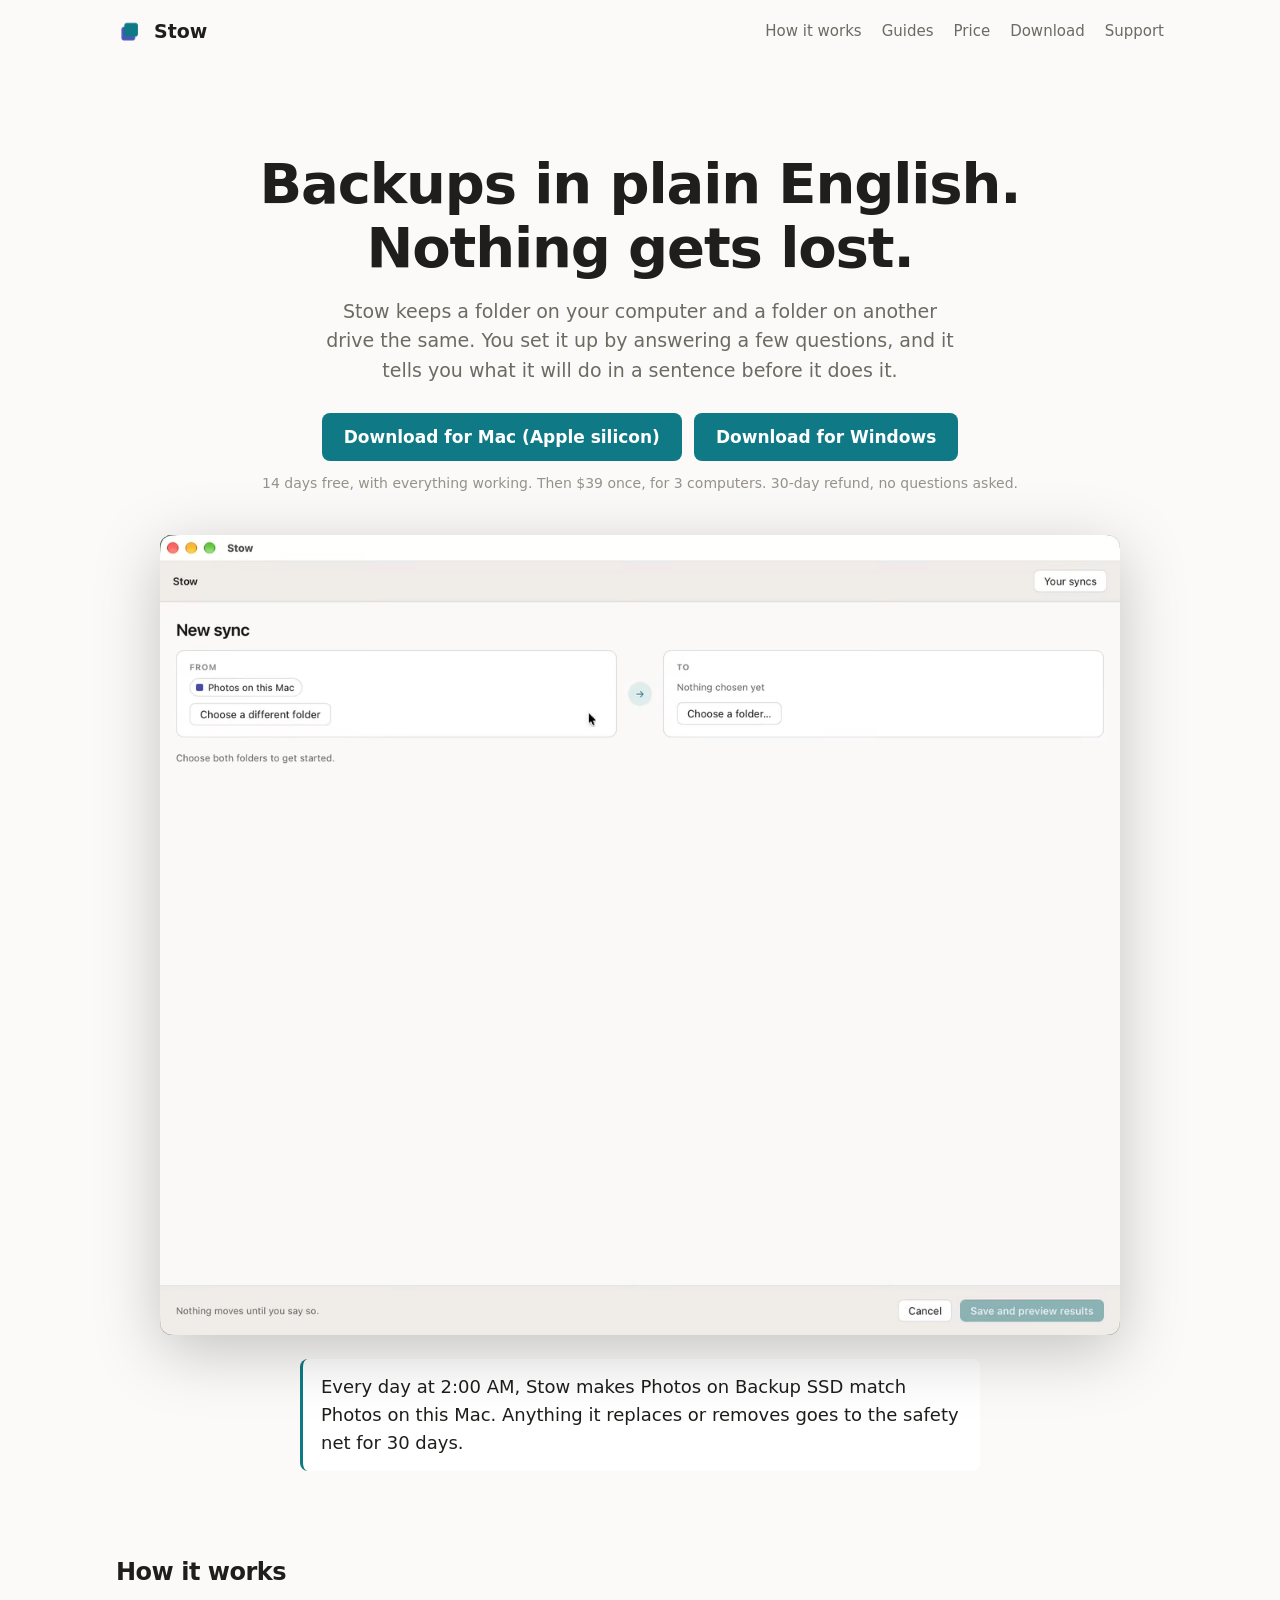
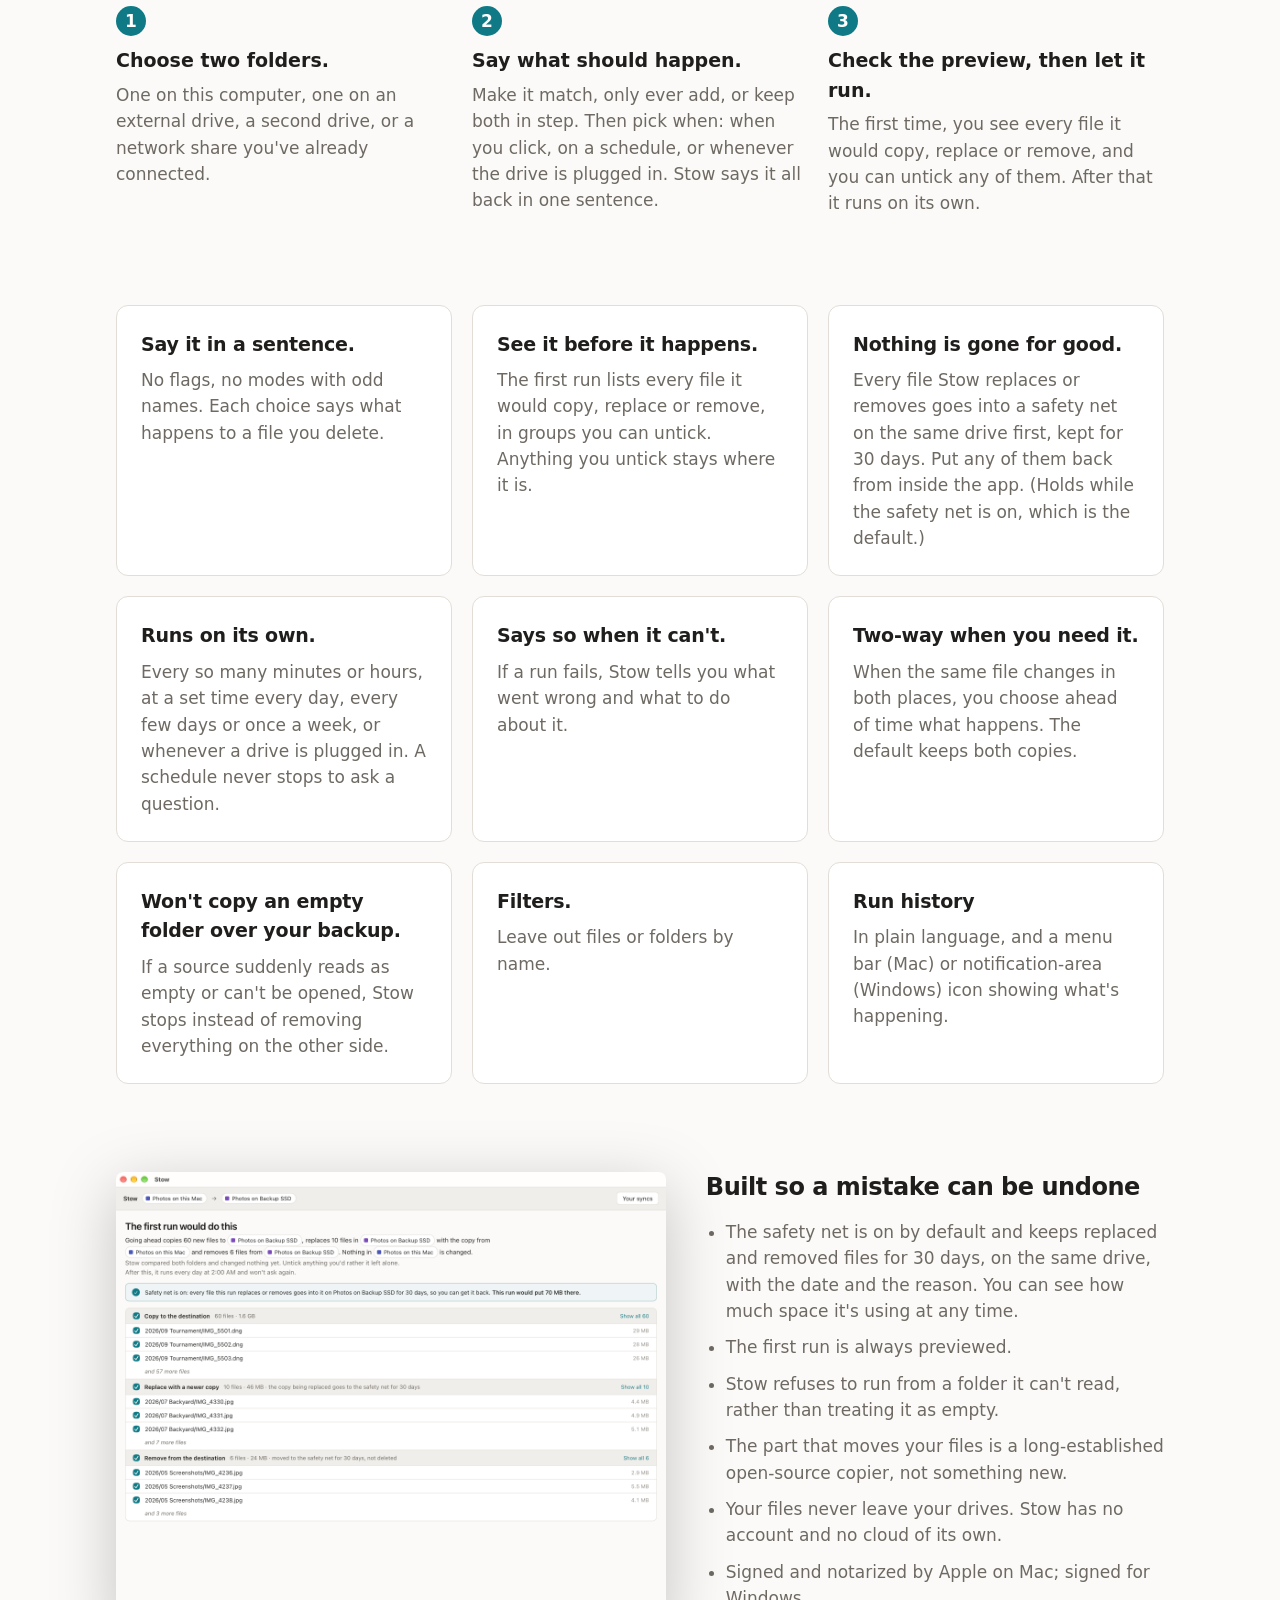
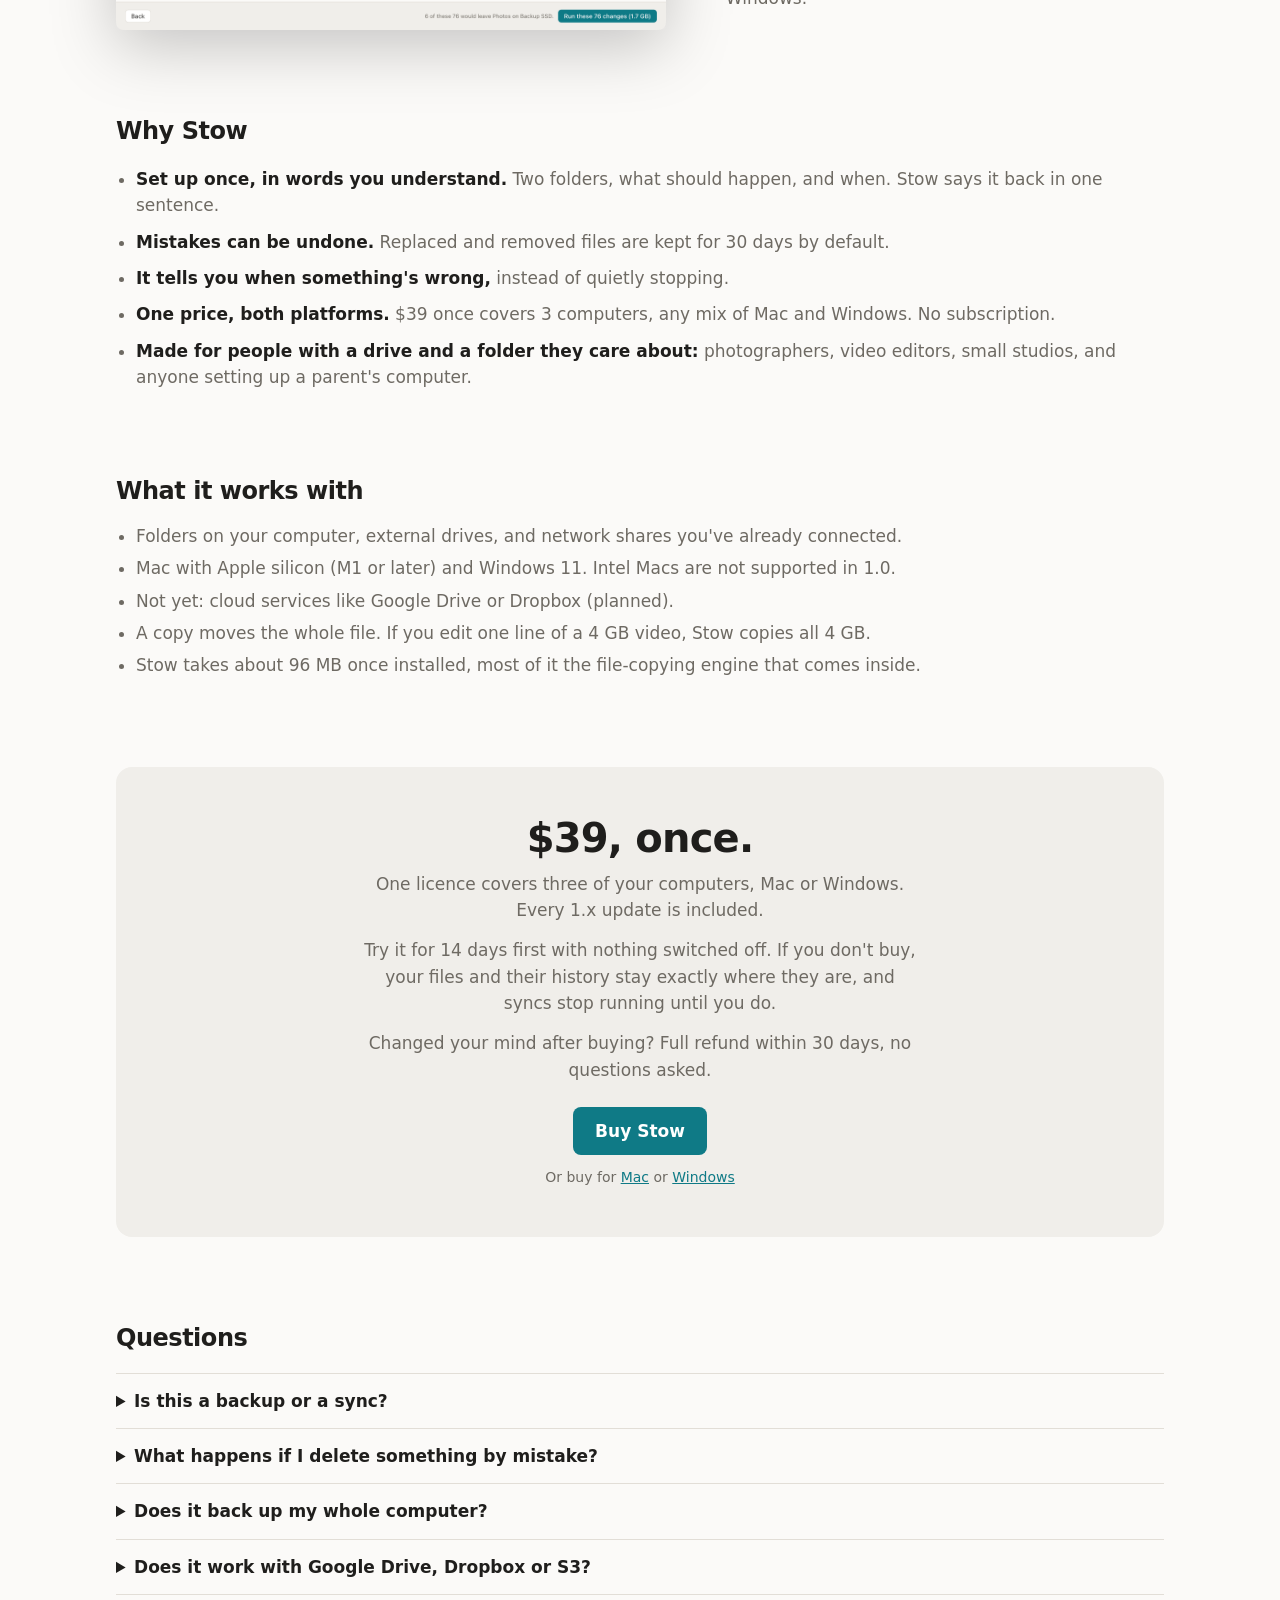
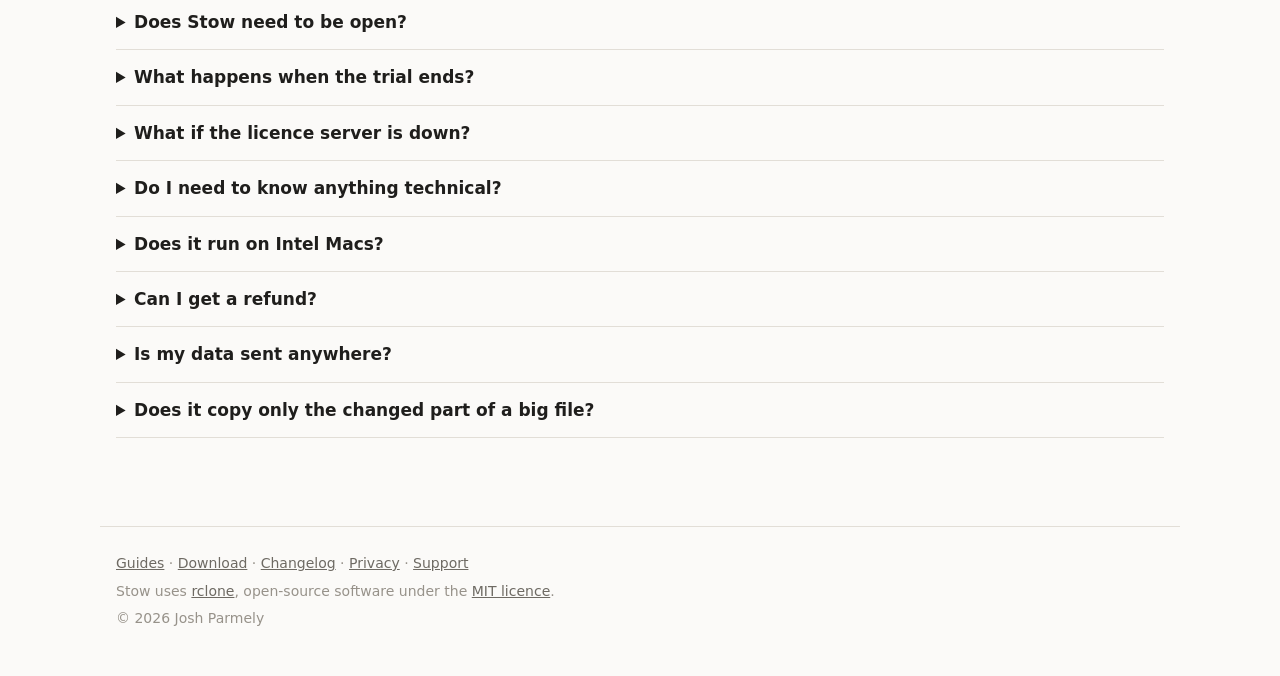
==== index.html @ fab45e87 "Site ff3884a" ====
<!doctype html>
<html lang="en">
<head>
<meta charset="utf-8">
<meta name="viewport" content="width=device-width, initial-scale=1">
<title>Stow: backups in plain English</title>
<meta name="description" content="Stow keeps two folders the same, says what it will do in a sentence before it does it, and keeps everything it replaces or removes for 30 days. For Mac and Windows.">
<meta property="og:title" content="Stow: backups in plain English">
<meta property="og:description" content="Keep two folders the same. See every change before it happens. Get back anything for 30 days.">
<meta property="og:image" content="https://hgwingless.github.io/stow/screens/new-sync.png">
<link rel="icon" href="icon.png">
<link rel="stylesheet" href="style.css">
<script data-goatcounter="https://stow.goatcounter.com/count" async src="//gc.zgo.at/count.js"></script>
</head>
<body>

<header class="top">
  <a class="brand" href="./"><img src="icon.png" alt="" width="28" height="28">Stow</a>
  <nav>
    <a href="#how">How it works</a>
    <a href="guides/">Guides</a>
    <a href="buy/">Price</a>
    <a href="download/">Download</a>
    <a href="support/">Support</a>
  </nav>
</header>

<main>

<section class="hero">
  <h1>Backups in plain English.<br>Nothing gets lost.</h1>
  <p class="lede">Stow keeps a folder on your computer and a folder on another drive the same. You
    set it up by answering a few questions, and it tells you what it will do in a sentence before
    it does it.</p>
  <div class="downloads">
    <a class="button" href="https://github.com/HGWingless/stow/releases/download/v0.1.1/Stow_0.1.1_aarch64.dmg">Download for Mac (Apple silicon)</a>
    <a class="button" href="https://github.com/HGWingless/stow/releases/download/v0.1.1/Stow_0.1.1_x64-setup.exe">Download for Windows</a>
    <p class="fine">14 days free, with everything working. Then $39 once, for 3 computers. 30-day refund, no questions asked.</p>
  </div>
  <figure class="shot demo">
    <!-- SPL-94: the real app setting up a sync, one per theme. -->
    <video class="light" autoplay muted loop playsinline width="1200" height="1000"
      aria-label="Setting up a sync in Stow: two folders chosen, a time picked, and the whole sync said back as one sentence before anything moves.">
      <source src="demo/stow-demo-light.webm" type="video/webm">
      <source src="demo/stow-demo-light.mp4" type="video/mp4">
    </video>
    <video class="dark" autoplay muted loop playsinline width="1200" height="1000"
      aria-label="Setting up a sync in Stow: two folders chosen, a time picked, and the whole sync said back as one sentence before anything moves.">
      <source src="demo/stow-demo-dark.webm" type="video/webm">
      <source src="demo/stow-demo-dark.mp4" type="video/mp4">
    </video>
    <figcaption class="sentence">Every day at 2:00 AM, Stow makes Photos on Backup SSD match Photos
      on this Mac. Anything it replaces or removes goes to the safety net for 30 days.</figcaption>
  </figure>
</section>

<section class="how" id="how">
  <h2>How it works</h2>
  <ol class="steps-grid">
    <li>
      <h3>Choose two folders.</h3>
      <p>One on this computer, one on an external drive, a second drive, or a network share you've
        already connected.</p>
    </li>
    <li>
      <h3>Say what should happen.</h3>
      <p>Make it match, only ever add, or keep both in step. Then pick when: when you click, on a
        schedule, or whenever the drive is plugged in. Stow says it all back in one sentence.</p>
    </li>
    <li>
      <h3>Check the preview, then let it run.</h3>
      <p>The first time, you see every file it would copy, replace or remove, and you can untick any
        of them. After that it runs on its own.</p>
    </li>
  </ol>
</section>

<section class="rules">
  <article>
    <h3>Say it in a sentence.</h3>
    <p>No flags, no modes with odd names. Each choice says what happens to a file you delete.</p>
  </article>
  <article>
    <h3>See it before it happens.</h3>
    <p>The first run lists every file it would copy, replace or remove, in groups you can untick.
      Anything you untick stays where it is.</p>
  </article>
  <article>
    <h3>Nothing is gone for good.</h3>
    <p>Every file Stow replaces or removes goes into a safety net on the same drive first, kept for
      30 days. Put any of them back from inside the app. (Holds while the safety net is on, which
      is the default.)</p>
  </article>
  <article>
    <h3>Runs on its own.</h3>
    <p>Every so many minutes or hours, at a set time every day, every few days or once a week, or
      whenever a drive is plugged in. A schedule never stops to ask a question.</p>
  </article>
  <article>
    <h3>Says so when it can't.</h3>
    <p>If a run fails, Stow tells you what went wrong and what to do about it.</p>
  </article>
  <article>
    <h3>Two-way when you need it.</h3>
    <p>When the same file changes in both places, you choose ahead of time what happens. The
      default keeps both copies.</p>
  </article>
  <article>
    <h3>Won't copy an empty folder over your backup.</h3>
    <p>If a source suddenly reads as empty or can't be opened, Stow stops instead of removing
      everything on the other side.</p>
  </article>
  <article>
    <h3>Filters.</h3>
    <p>Leave out files or folders by name.</p>
  </article>
  <article>
    <h3>Run history</h3>
    <p>In plain language, and a menu bar (Mac) or notification-area (Windows) icon showing what's
      happening.</p>
  </article>
</section>

<section class="feature">
  <figure class="shot">
    <picture>
      <source srcset="screens/preview-dark.png" media="(prefers-color-scheme: dark)">
      <img src="screens/preview.png" width="1200" height="1000" loading="lazy"
        alt="The first run's preview: files grouped as copied, replaced and removed, each group with a tick box.">
    </picture>
  </figure>
  <div>
    <h2>Built so a mistake can be undone</h2>
    <ul class="ticks">
      <li>The safety net is on by default and keeps replaced and removed files for 30 days, on the
        same drive, with the date and the reason. You can see how much space it's using at any
        time.</li>
      <li>The first run is always previewed.</li>
      <li>Stow refuses to run from a folder it can't read, rather than treating it as empty.</li>
      <li>The part that moves your files is a long-established open-source copier, not something
        new.</li>
      <li>Your files never leave your drives. Stow has no account and no cloud of its own.</li>
      <li>Signed and notarized by Apple on Mac; signed for Windows.</li>
    </ul>
  </div>
</section>

<section class="why">
  <h2>Why Stow</h2>
  <ul class="ticks">
    <li><strong>Set up once, in words you understand.</strong> Two folders, what should happen, and
      when. Stow says it back in one sentence.</li>
    <li><strong>Mistakes can be undone.</strong> Replaced and removed files are kept for 30 days by
      default.</li>
    <li><strong>It tells you when something's wrong,</strong> instead of quietly stopping.</li>
    <li><strong>One price, both platforms.</strong> $39 once covers 3 computers, any mix of Mac and
      Windows. No subscription.</li>
    <li><strong>Made for people with a drive and a folder they care about:</strong> photographers,
      video editors, small studios, and anyone setting up a parent's computer.</li>
  </ul>
</section>

<section class="fit">
  <h2>What it works with</h2>
  <ul>
    <li>Folders on your computer, external drives, and network shares you've already connected.</li>
    <li>Mac with Apple silicon (M1 or later) and Windows 11. Intel Macs are not supported in 1.0.</li>
    <li>Not yet: cloud services like Google Drive or Dropbox (planned).</li>
    <li>A copy moves the whole file. If you edit one line of a 4 GB video, Stow copies all 4 GB.</li>
    <li>Stow takes about 96 MB once installed, most of it the file-copying engine that comes inside.</li>
  </ul>
</section>

<section class="price" id="price">
  <h2>$39, once.</h2>
  <p>One licence covers three of your computers, Mac or Windows. Every 1.x update is included.</p>
  <p>Try it for 14 days first with nothing switched off. If you don't buy, your files and their
    history stay exactly where they are, and syncs stop running until you do.</p>
  <p>Changed your mind after buying? Full refund within 30 days, no questions asked.</p>
  <div class="buy">
    <a class="button" data-buy href="https://wingless-enterprises.lemonsqueezy.com/checkout/buy/80c4538e-4181-4d3f-bd18-79e48f971d4a">Buy Stow</a>
    <p class="fine" data-buy-other>Or buy for <a data-platform="mac" href="https://wingless-enterprises.lemonsqueezy.com/checkout/buy/80c4538e-4181-4d3f-bd18-79e48f971d4a?checkout%5Bcustom%5D%5Bplatform%5D=mac">Mac</a>
      or <a data-platform="windows" href="https://wingless-enterprises.lemonsqueezy.com/checkout/buy/80c4538e-4181-4d3f-bd18-79e48f971d4a?checkout%5Bcustom%5D%5Bplatform%5D=windows">Windows</a></p>
  </div>
</section>

<section class="faq">
  <h2>Questions</h2>
  <details>
    <summary>Is this a backup or a sync?</summary>
    <p>Both, depending on what you pick. "Make it match" and "Only ever add" are one-way backups.
      "Keep both in step" is a two-way sync.</p>
  </details>
  <details>
    <summary>What happens if I delete something by mistake?</summary>
    <p>If the backup already removed it too, it's in the safety net for 30 days. Open the sync,
      find the file, and put it back.</p>
  </details>
  <details>
    <summary>Does it back up my whole computer?</summary>
    <p>No. Stow copies folders you choose. For a full system backup, keep Time Machine or File
      History, or use a cloning tool.</p>
  </details>
  <details>
    <summary>Does it work with Google Drive, Dropbox or S3?</summary>
    <p>Not in 1.0.</p>
  </details>
  <details>
    <summary>Does Stow need to be open?</summary>
    <p>No. It lives in the menu bar (Mac) or the notification area (Windows) and runs syncs with
      the window closed. If you quit it, nothing runs, and it tells you what was missed next
      time.</p>
  </details>
  <details>
    <summary>What happens when the trial ends?</summary>
    <p>Syncs stop running. Your files, the safety net and the history stay where they are and stay
      readable.</p>
  </details>
  <details>
    <summary>What if the licence server is down?</summary>
    <p>A licensed copy that can't be checked keeps working.</p>
  </details>
  <details>
    <summary>Do I need to know anything technical?</summary>
    <p>No. Stow uses the open-source rclone underneath, but you never have to touch it.</p>
  </details>
  <details>
    <summary>Does it run on Intel Macs?</summary>
    <p>No. Stow 1.0 needs a Mac with Apple silicon (M1 or later).</p>
  </details>
  <details>
    <summary>Can I get a refund?</summary>
    <p>Yes. Within 30 days of buying, email
      <a href="mailto:support@winglessenterprises.com">support@winglessenterprises.com</a> for a
      full refund, no questions asked.</p>
  </details>
  <details>
    <summary>Is my data sent anywhere?</summary>
    <p>No. See <a href="privacy/">Privacy</a>.</p>
  </details>
  <details>
    <summary>Does it copy only the changed part of a big file?</summary>
    <p>No. A changed file is copied whole.</p>
  </details>
</section>

</main>

<footer>
  <p><a href="guides/">Guides</a> ·
    <a href="download/">Download</a> ·
    <a href="https://github.com/HGWingless/stow/releases">Changelog</a> ·
    <a href="privacy/">Privacy</a> ·
    <a href="support/">Support</a></p>
  <p>Stow uses <a href="https://rclone.org">rclone</a>, open-source software under the
    <a href="https://github.com/rclone/rclone/blob/master/COPYING">MIT licence</a>.</p>
  <p>© 2026 Josh Parmely</p>
</footer>

<script>
  // Someone who asked for less motion gets the demo paused, with controls to play it.
  if (matchMedia("(prefers-reduced-motion: reduce)").matches) {
    for (const v of document.querySelectorAll("video")) {
      v.removeAttribute("autoplay");
      v.pause();
      v.controls = true;
    }
  }
</script>
<script>
  // One Buy button (SPL-125). It buys for the platform this browser is on, and the line under it
  // buys for the other. Lemon Squeezy records the platform and where the visitor came from.
  (() => {
    const CHECKOUT = "https://wingless-enterprises.lemonsqueezy.com/checkout/buy/80c4538e-4181-4d3f-bd18-79e48f971d4a";
    const NAMES = { mac: "Mac", windows: "Windows" };
    const ua = navigator.userAgent;
    // An iPad asks for the desktop site as a Mac, so a touch screen rules a Mac out.
    const os = /Windows/.test(ua) ? "windows"
      : /Macintosh/.test(ua) && navigator.maxTouchPoints < 2 ? "mac" : null;

    // Remember utm_source for the visit, so arriving on one page and buying on another still counts.
    let source = new URLSearchParams(location.search).get("utm_source");
    try {
      if (source) sessionStorage.setItem("utm_source", source);
      else source = sessionStorage.getItem("utm_source");
    } catch {}

    const checkout = (platform) => {
      const q = new URLSearchParams();
      if (platform) q.set("checkout[custom][platform]", platform);
      if (source) q.set("checkout[custom][source]", source);
      return q.size ? `${CHECKOUT}?${q}` : CHECKOUT;
    };

    for (const buy of document.querySelectorAll(".buy")) {
      const button = buy.querySelector("[data-buy]");
      const other = buy.querySelector("[data-buy-other]");
      button.href = checkout(os);
      for (const a of other.querySelectorAll("[data-platform]")) a.href = checkout(a.dataset.platform);
      if (!os) continue;
      const them = os === "mac" ? "windows" : "mac";
      button.textContent = `Buy Stow for ${NAMES[os]}`;
      other.innerHTML = "";
      other.append(`${os === "mac" ? "On Windows?" : "On a Mac?"} `);
      const link = document.createElement("a");
      link.href = checkout(them);
      link.textContent = `Buy for ${NAMES[them]}`;
      other.append(link);
    }
  })();
</script>

</body>
</html>
---- style.css ----
/* Stow's site. Colours are the app's own (mockups/README.md): teal is for actions only, and the
   status colours are not used here at all. */

:root {
  --bg: #fbfaf8;
  --panel: #f0eeea;
  --card: #ffffff;
  --border: #e2ded7;
  --text: #1f1e1c;
  --muted: #6e6a63;
  --faint: #97928a;
  --accent: #0f7a86;
  --accent-hover: #0b616b;
  --on-accent: #ffffff;
  --code-bg: #1f1e1c;
  --code-text: #eceae7;
  color-scheme: light;
}

@media (prefers-color-scheme: dark) {
  :root:not([data-theme="light"]) {
    --bg: #1b1d1f;
    --panel: #151719;
    --card: #212427;
    --border: #2a2d30;
    --text: #eceae7;
    --muted: #a39f98;
    --faint: #8b877f;
    --accent: #3fb0c2;
    --accent-hover: #6cc6d4;
    --on-accent: #0f1214;
    --code-bg: #151719;
    --code-text: #eceae7;
    color-scheme: dark;
  }
}

* { box-sizing: border-box; }

body {
  margin: 0;
  background: var(--bg);
  color: var(--text);
  font: 17px/1.55 -apple-system, BlinkMacSystemFont, "Segoe UI", system-ui, sans-serif;
  -webkit-font-smoothing: antialiased;
}

a { color: var(--accent); }
a:hover { color: var(--accent-hover); }

.top, main, footer {
  max-width: 1080px;
  margin: 0 auto;
  padding: 0 16px;
}

.top {
  display: flex;
  align-items: center;
  justify-content: space-between;
  gap: 16px;
  height: 64px;
}
.brand {
  display: flex;
  align-items: center;
  gap: 10px;
  color: var(--text);
  font-weight: 650;
  font-size: 19px;
  text-decoration: none;
}
.top nav { display: flex; gap: 20px; font-size: 15px; }
.top nav a { color: var(--muted); text-decoration: none; }
.top nav a:hover { color: var(--text); }

h1, h2 { letter-spacing: -0.02em; line-height: 1.15; }
h1 { font-size: clamp(34px, 6vw, 56px); margin: 48px 0 16px; }
h2 { font-size: 24px; margin: 0 0 10px; }

.hero { text-align: center; }
.lede { max-width: 640px; margin: 0 auto 28px; color: var(--muted); font-size: 19px; }

.downloads { display: flex; flex-wrap: wrap; justify-content: center; gap: 12px; }
.downloads p { flex-basis: 100%; margin: 0; }
.button {
  display: inline-block;
  padding: 11px 22px;
  border-radius: 8px;
  background: var(--accent);
  color: var(--on-accent);
  font-weight: 600;
  text-decoration: none;
}
.button:hover { background: var(--accent-hover); color: var(--on-accent); }
.fine, .soon { font-size: 14px; color: var(--faint); }


.shot { margin: 40px auto 0; max-width: 960px; }
.shot img, .shot video {
  display: block;
  width: 100%;
  height: auto;
  /* The screenshots are whole macOS windows, rounded corners and all, so the shadow follows them. */
  filter: drop-shadow(0 16px 32px rgba(0, 0, 0, 0.22));
}

section { margin: 88px 0; }

.rules {
  display: grid;
  grid-template-columns: repeat(3, 1fr);
  gap: 20px;
}
.rules h3 { font-size: 19px; margin: 0 0 8px; letter-spacing: -0.01em; }
.rules p { margin: 0; }
.rules article {
  background: var(--card);
  border: 1px solid var(--border);
  border-radius: 12px;
  padding: 24px;
}
.rules p, .feature p, .fit li, .price p { color: var(--muted); }
.rules h2 { font-size: 20px; }
em { font-style: normal; color: var(--text); font-weight: 560; }

.feature {
  display: grid;
  grid-template-columns: 1.2fr 1fr;
  gap: 40px;
  align-items: center;
}
.feature .shot { margin: 0; }
.command { grid-template-columns: 1fr 1.2fr; }

pre {
  margin: 0;
  padding: 20px;
  border-radius: 12px;
  background: var(--code-bg);
  color: var(--code-text);
  font: 14px/1.6 ui-monospace, SFMono-Regular, Menlo, "Cascadia Mono", Consolas, monospace;
  overflow-x: auto;
}

.fit ul { padding-left: 20px; }
.fit li { margin: 6px 0; }

.price {
  text-align: center;
  background: var(--panel);
  border-radius: 16px;
  padding: 48px 24px;
}
.price h2 { font-size: 40px; }
.price p { max-width: 560px; margin: 0 auto 14px; }
.price .button { margin-top: 10px; }

footer p { margin: 6px 0; }
footer a { color: var(--muted); }

footer {
  border-top: 1px solid var(--border);
  padding-top: 20px;
  padding-bottom: 40px;
  color: var(--faint);
  font-size: 14px;
}

@media (max-width: 760px) {
  body { font-size: 16px; }
  h1 { margin-top: 28px; }
  section { margin: 56px 0; }
  .rules, .feature, .command, .steps-grid, .platforms { grid-template-columns: 1fr; }
  .command pre { order: 2; }
  .top nav { gap: 14px; font-size: 14px; }
  .shot { margin-top: 28px; }
}

/* A grid item defaults to min-width: auto, so the code block would widen the page on a phone. */
.feature > * { min-width: 0; }

/* The demo comes in both themes; only the one matching the reader's is shown. */
.demo .dark { display: none; }
@media (prefers-color-scheme: dark) {
  .demo .light { display: none; }
  .demo .dark { display: block; }
}
/* A recording is a rectangle, and its corners hold whatever was behind the window. Clip it to the
   window's own corners (a touch over 12.5 pt on a 1200 x 1000 pt window, so no background survives), in proportion so it holds at any
   width. */
.demo video { border-radius: 1.2% / 1.44%; }

/* Guides (SPL-96): one readable column. */
.guide { max-width: 720px; }
.guide h1 { font-size: clamp(30px, 5vw, 42px); margin: 40px 0 14px; }
.guide h2 { margin-top: 44px; }
.guide h3 { font-size: 19px; margin: 28px 0 8px; }
.guide p code, .guide li code {
  font: 0.92em ui-monospace, SFMono-Regular, Menlo, "Cascadia Mono", Consolas, monospace;
  padding: 1px 5px;
  border-radius: 5px;
  background: var(--code-bg);
  color: var(--code-text);
  overflow-wrap: anywhere;
}
.guide p, .guide li { color: var(--muted); }
.guide strong { color: var(--text); font-weight: 600; }
.guide .kicker { margin: 32px 0 0; font-size: 14px; color: var(--faint); }
.guide .lede { margin: 0 0 8px; text-align: left; }
.guide li { margin: 8px 0; }
.steps { padding-left: 22px; }
.try {
  margin: 64px 0 32px;
  padding: 32px 24px;
  border-radius: 16px;
  background: var(--panel);
  text-align: center;
}
.try h2 { margin-top: 0; }
.try .shot { margin: 20px auto; }
.guide-list { list-style: none; padding: 0; }
.guide-list li { margin: 24px 0; }
.guide-list a { font-size: 20px; font-weight: 600; text-decoration: none; }
.guide-list p { margin: 4px 0 0; }

/* The sentence the demo ends on, said under it as well (SPL-125). */
.sentence {
  max-width: 680px;
  margin: 24px auto 0;
  padding: 14px 18px;
  border-left: 3px solid var(--accent);
  border-radius: 8px;
  background: var(--card);
  color: var(--text);
  font-size: 18px;
  text-align: left;
}

.how h2, .why h2, .faq h2 { margin-bottom: 20px; }
.steps-grid {
  display: grid;
  grid-template-columns: repeat(3, 1fr);
  gap: 20px;
  margin: 0;
  padding: 0;
  list-style: none;
  counter-reset: step;
}
.steps-grid li { counter-increment: step; }
.steps-grid li::before {
  content: counter(step);
  display: inline-block;
  width: 30px;
  height: 30px;
  margin-bottom: 10px;
  border-radius: 50%;
  background: var(--accent);
  color: var(--on-accent);
  font-weight: 700;
  line-height: 30px;
  text-align: center;
}
.steps-grid h3 { font-size: 19px; margin: 0 0 6px; }
.steps-grid p { margin: 0; color: var(--muted); }

.ticks { padding-left: 20px; }
.ticks li { margin: 10px 0; color: var(--muted); }
.ticks strong { color: var(--text); font-weight: 600; }

.buy { margin-top: 10px; }
.buy .fine { margin: 12px auto 0; }

.faq details {
  border-bottom: 1px solid var(--border);
  padding: 14px 0;
}
.faq details:first-of-type { border-top: 1px solid var(--border); }
.faq summary { font-weight: 600; cursor: pointer; }
.faq details p { margin: 10px 0 0; color: var(--muted); max-width: 720px; }

/* The plain pages: download, buy, privacy, support. One readable column, like a guide. */
.page { max-width: 760px; }
.page h1 { font-size: clamp(30px, 5vw, 42px); margin: 40px 0 10px; }
.page h2 { margin-top: 40px; }
.page > p, .page li { color: var(--muted); }
.page li { margin: 8px 0; }
.page strong { color: var(--text); font-weight: 600; }
.page .lede { margin: 0 0 24px; text-align: left; }
.page .price { margin: 32px 0; }

.platforms {
  display: grid;
  grid-template-columns: 1fr 1fr;
  gap: 20px;
  margin: 28px 0;
}
.platforms article {
  min-width: 0;
  padding: 24px;
  border: 1px solid var(--border);
  border-radius: 12px;
  background: var(--card);
}
.platforms h2 { margin-top: 0; }
.platforms ul { padding-left: 20px; margin: 16px 0 0; }
.platforms li { color: var(--muted); }
.platforms .downloads { justify-content: flex-start; }

/* After the base rules above, so these win on a phone. The nav keeps the four pages and drops the
   in-page link, which the home page reaches by scrolling anyway. */
@media (max-width: 760px) {
  .steps-grid, .platforms { grid-template-columns: 1fr; }
  .top nav a[href$="#how"] { display: none; }
}
@media (max-width: 400px) {
  .top nav { gap: 12px; font-size: 13px; }
}
@media (max-width: 360px) {
  .top { gap: 8px; }
  .top nav { gap: 9px; }
}
.page .price h2 { margin-top: 0; }
@media (max-width: 760px) {
  .price h2 { font-size: 30px; }
}
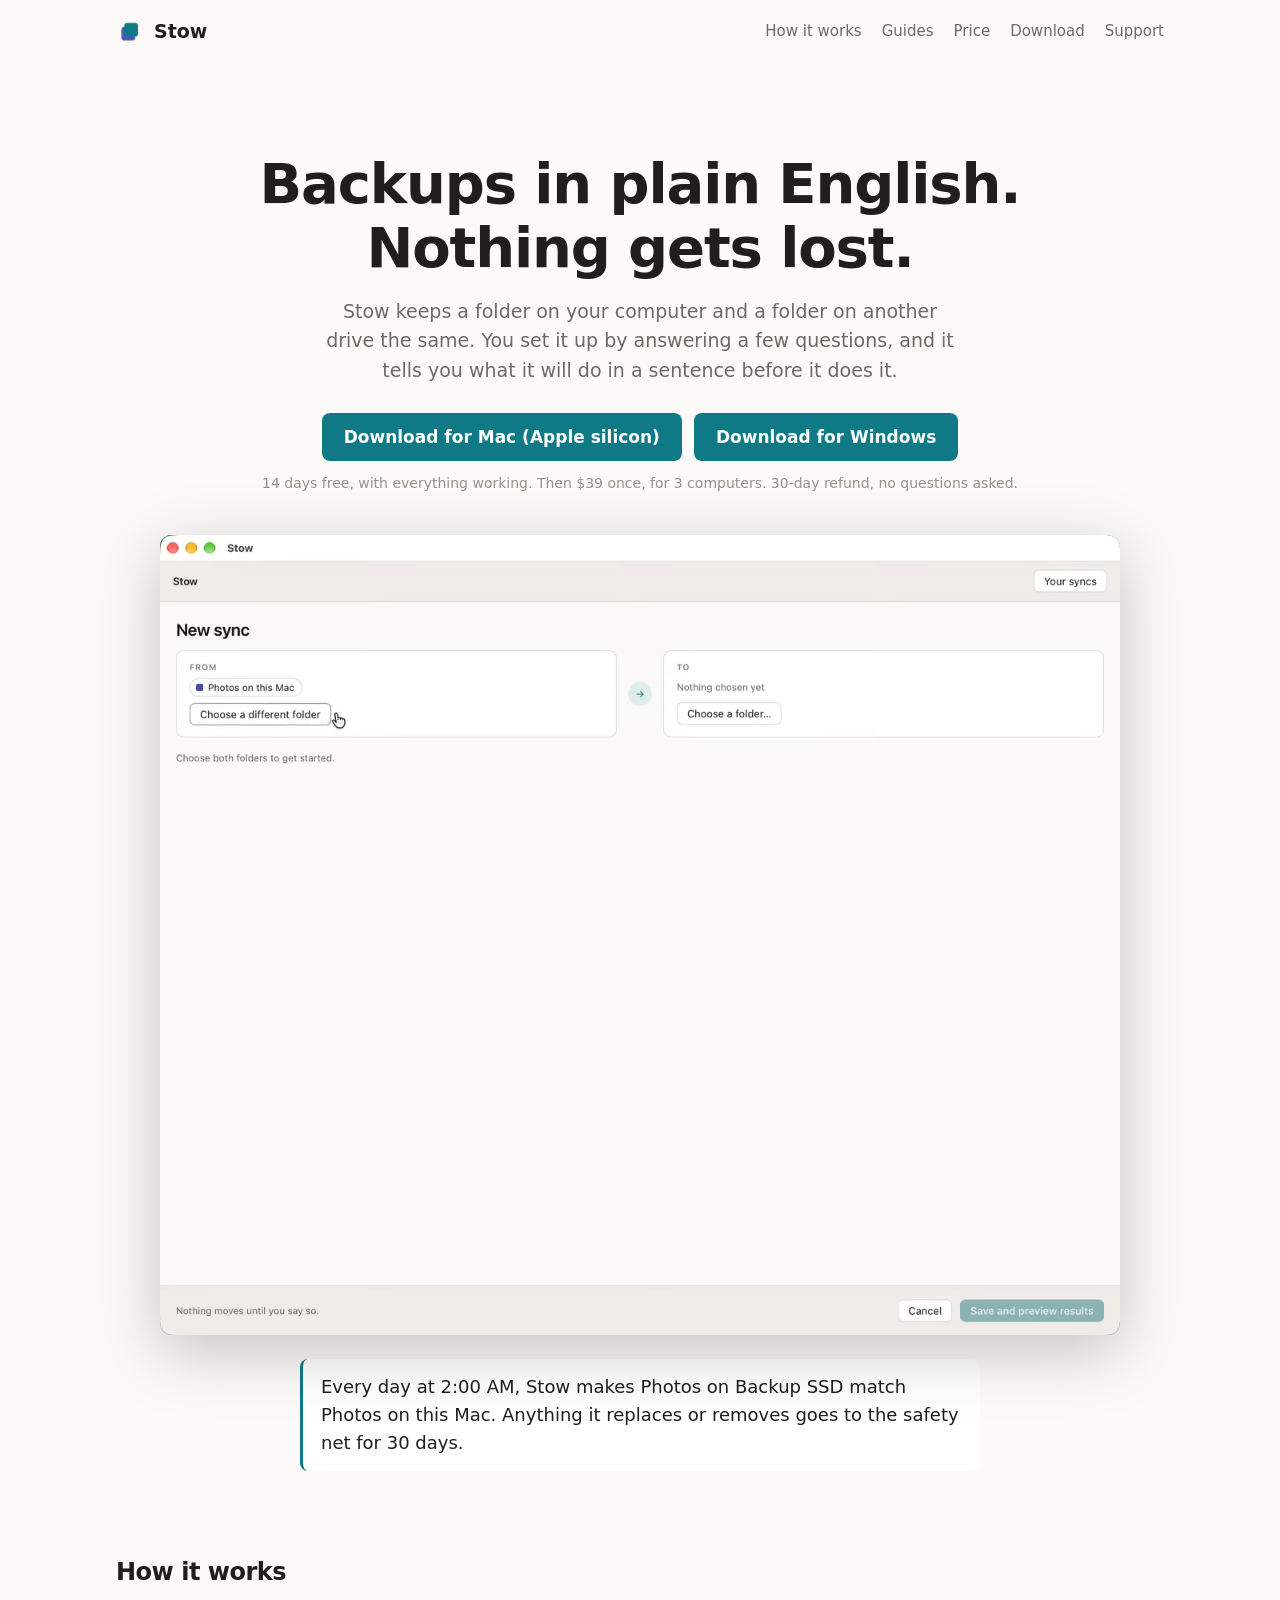
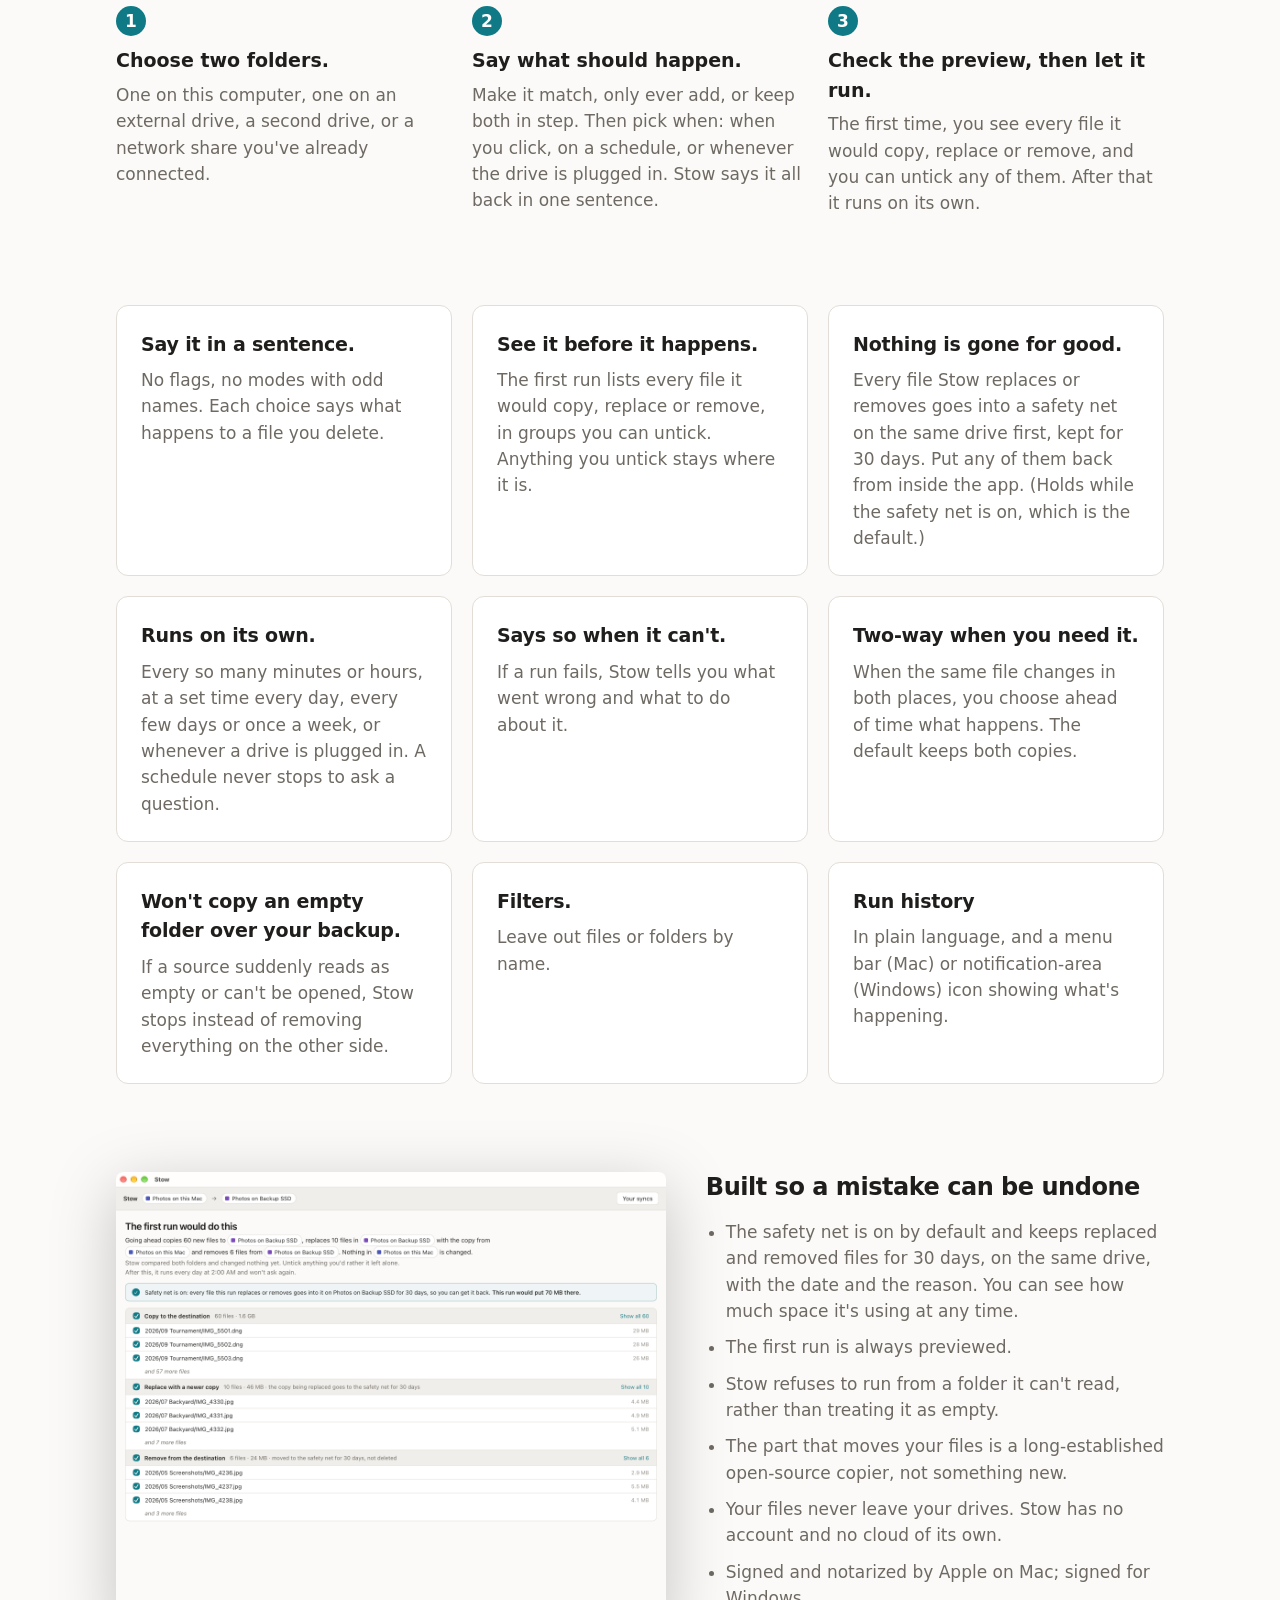
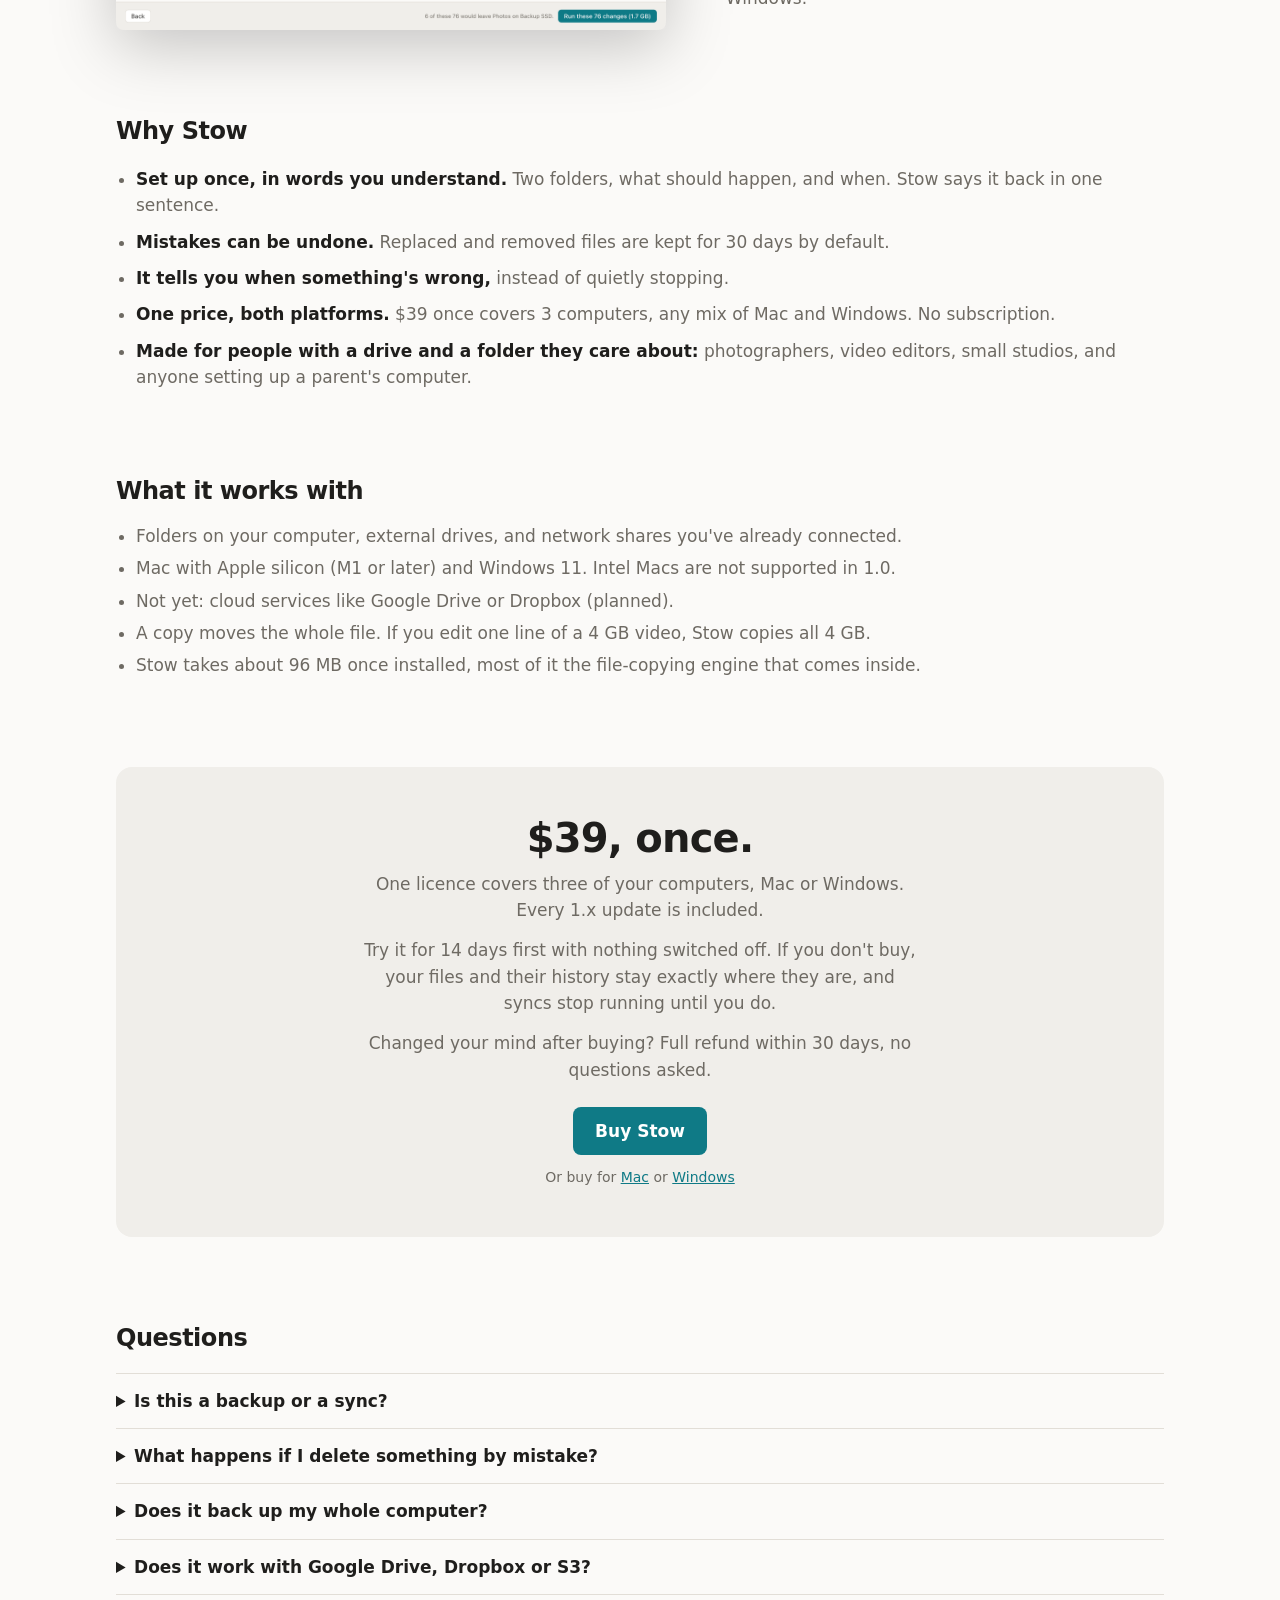
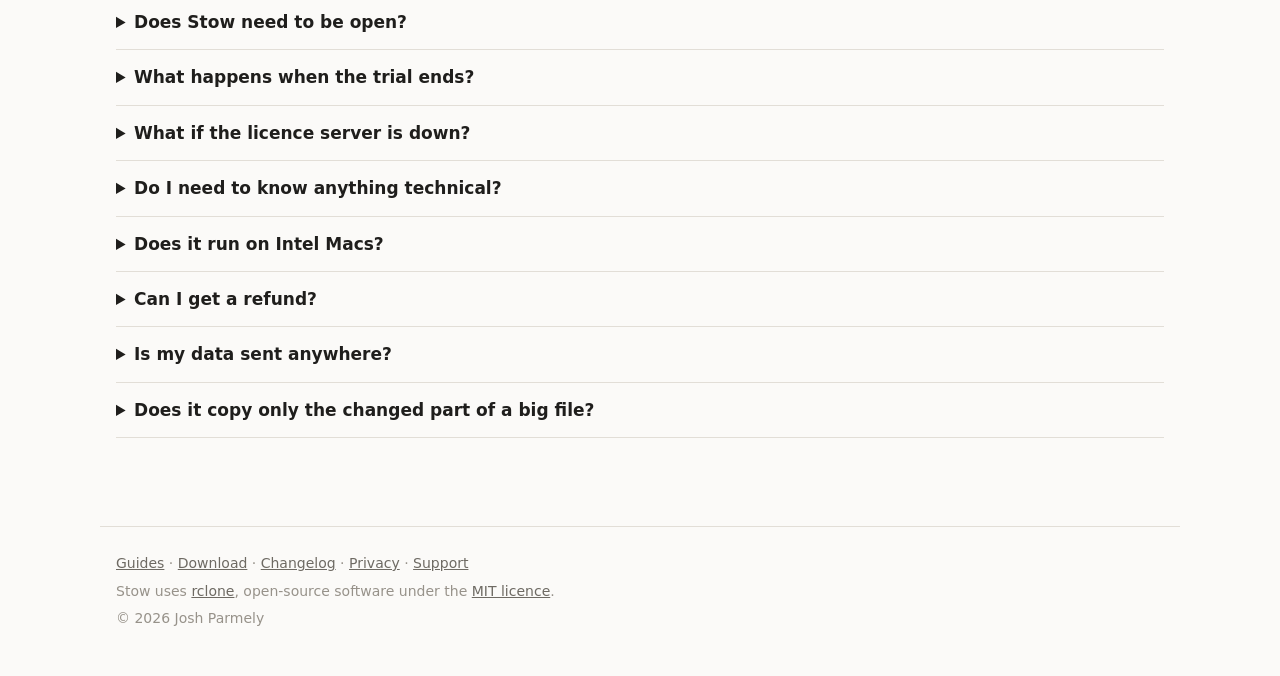
==== commit a668223d: "Fix Home FAQ: data sent anywhere wording" ====
--- a/index.html
+++ b/index.html
@@ -236,7 +236,8 @@
   </details>
   <details>
     <summary>Is my data sent anywhere?</summary>
-    <p>No. See <a href="privacy/">Privacy</a>.</p>
+    <p>Your files aren't — they never leave your computer. Stow only contacts the internet
+      for licence and update checks, as described on <a href="privacy/">Privacy</a>.</p>
   </details>
   <details>
     <summary>Does it copy only the changed part of a big file?</summary>
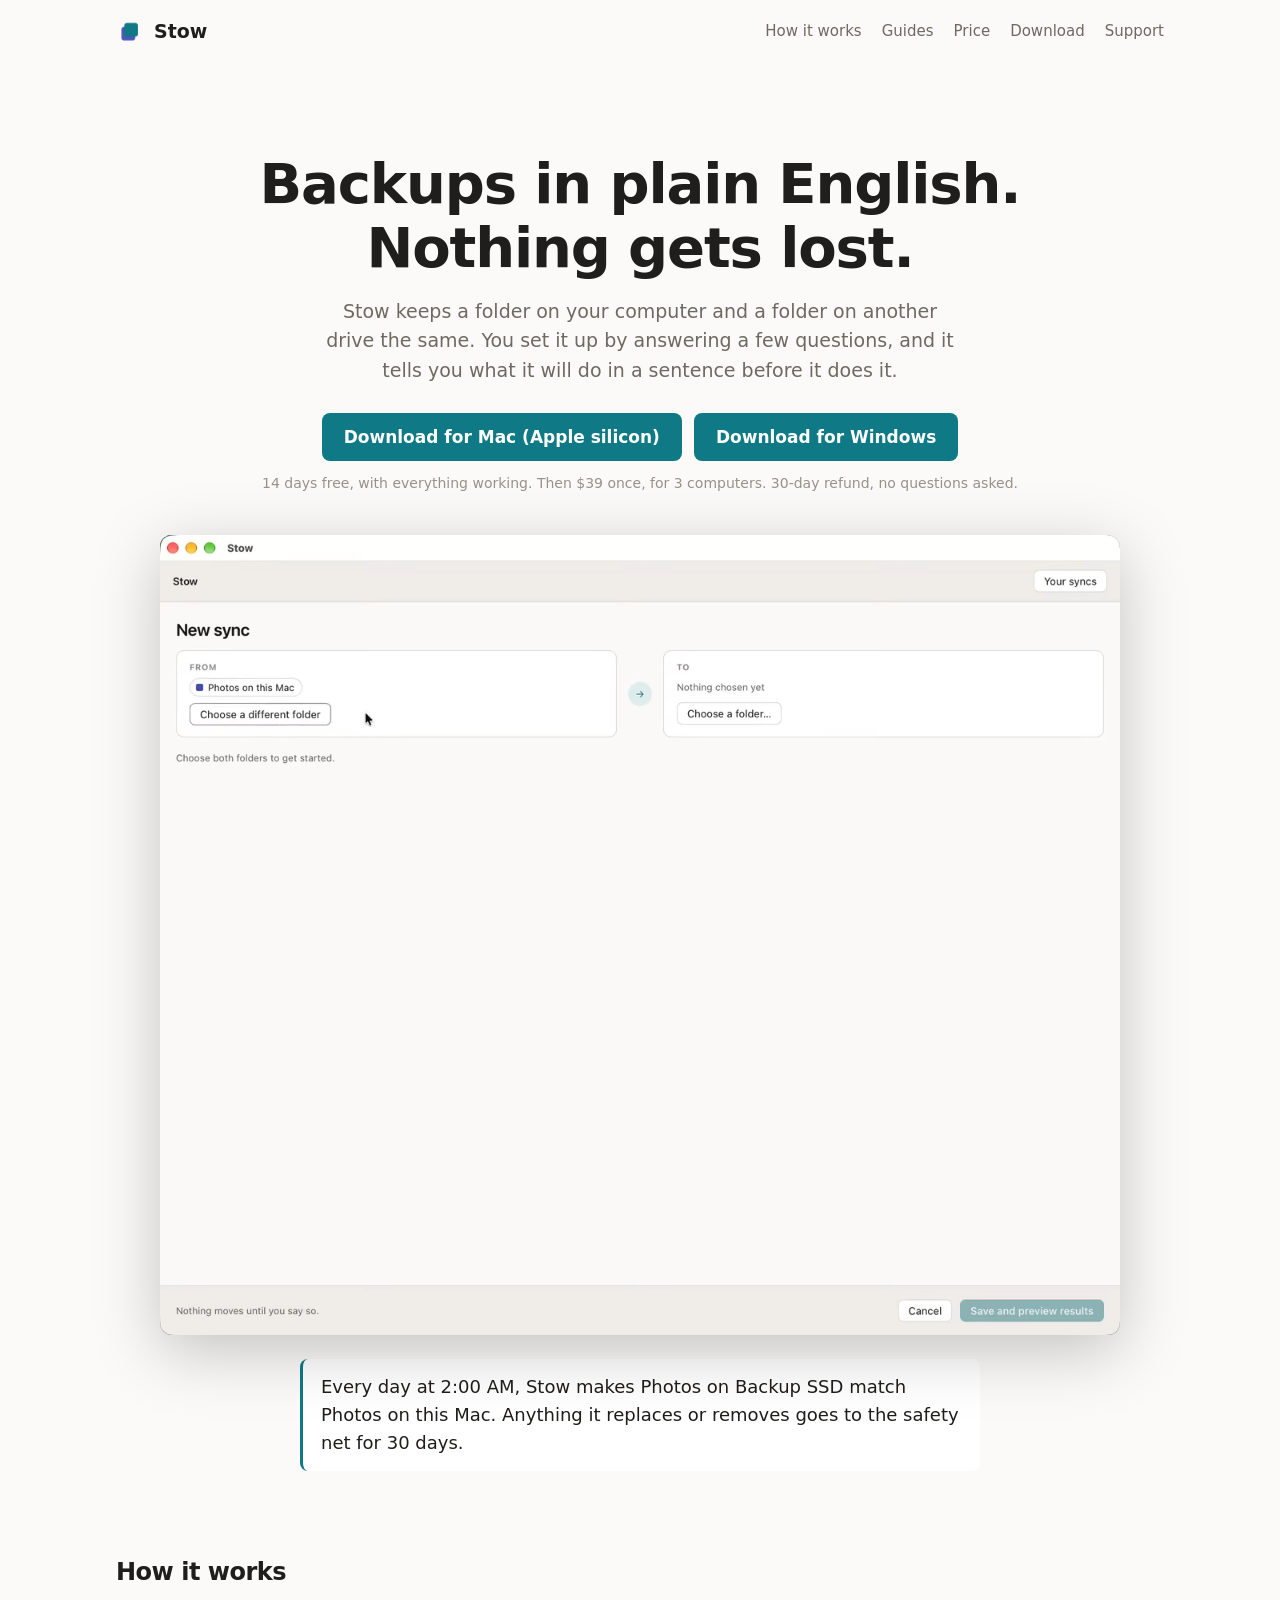
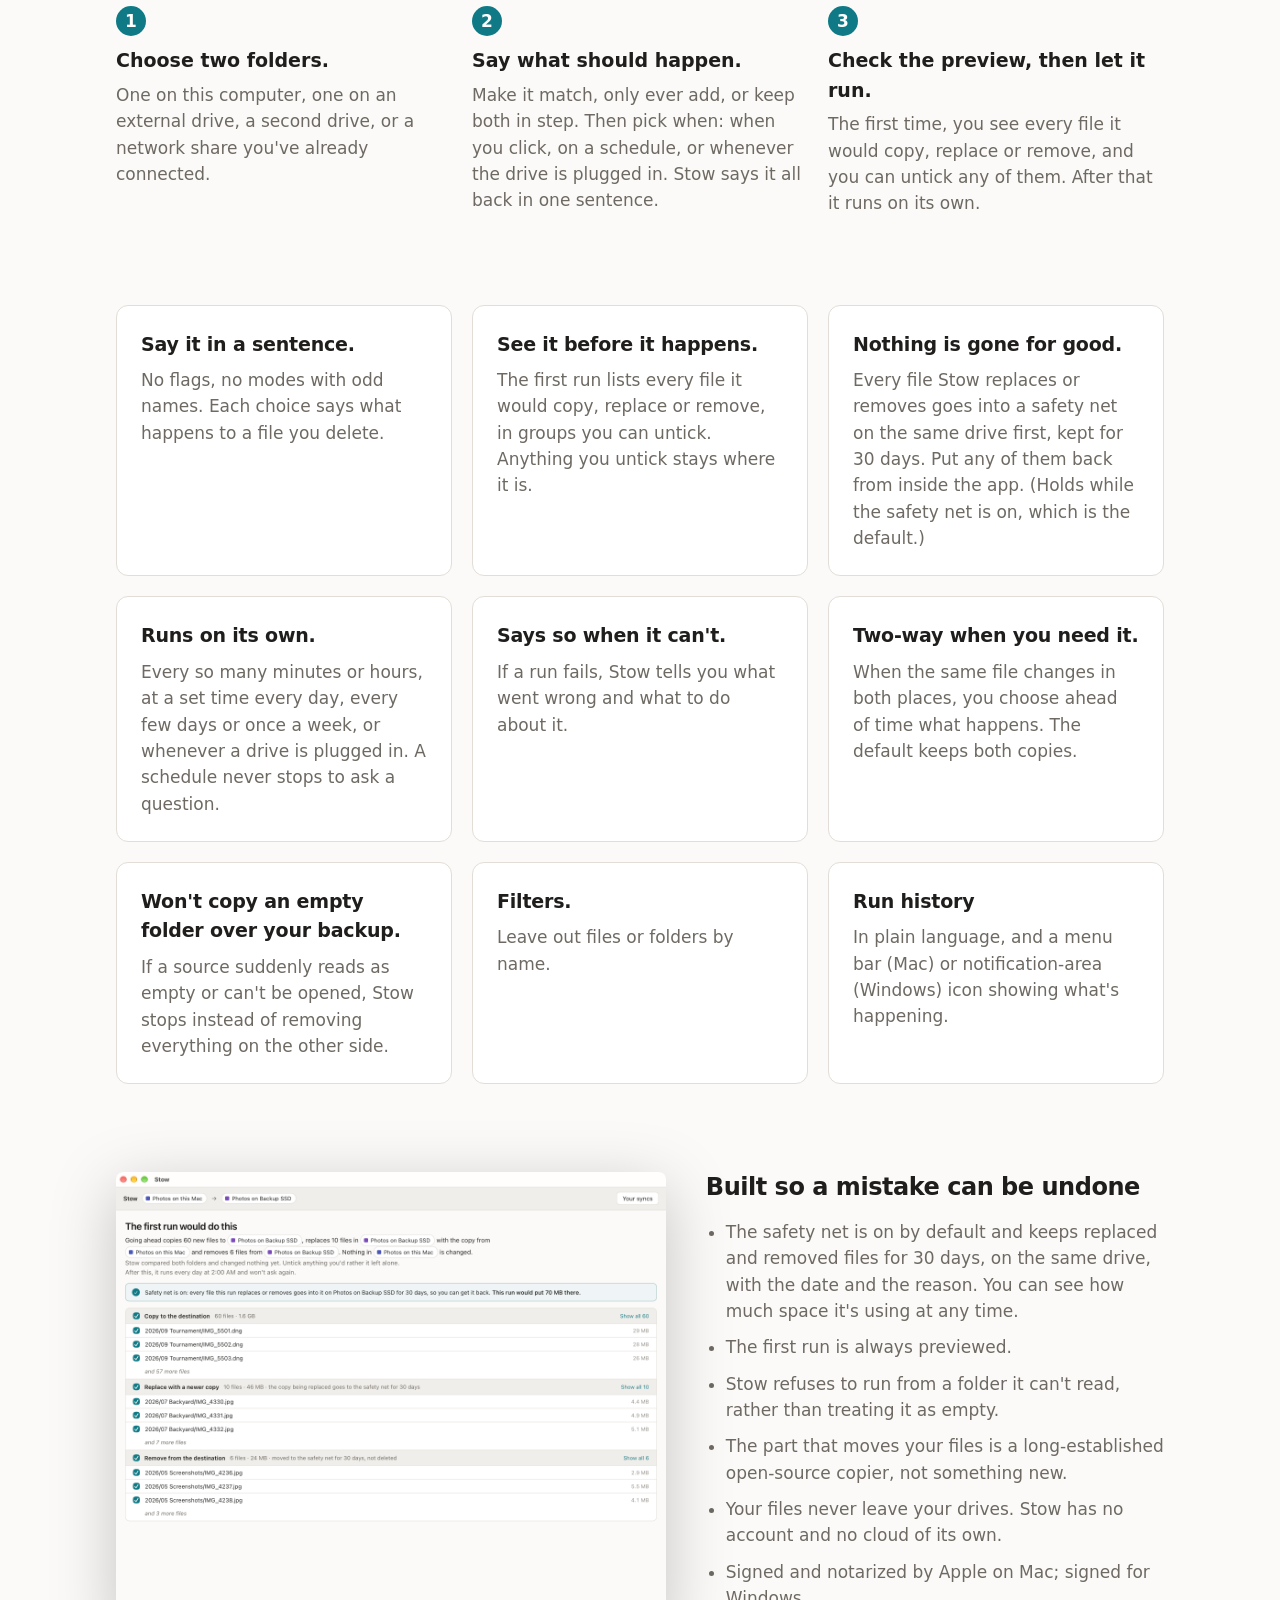
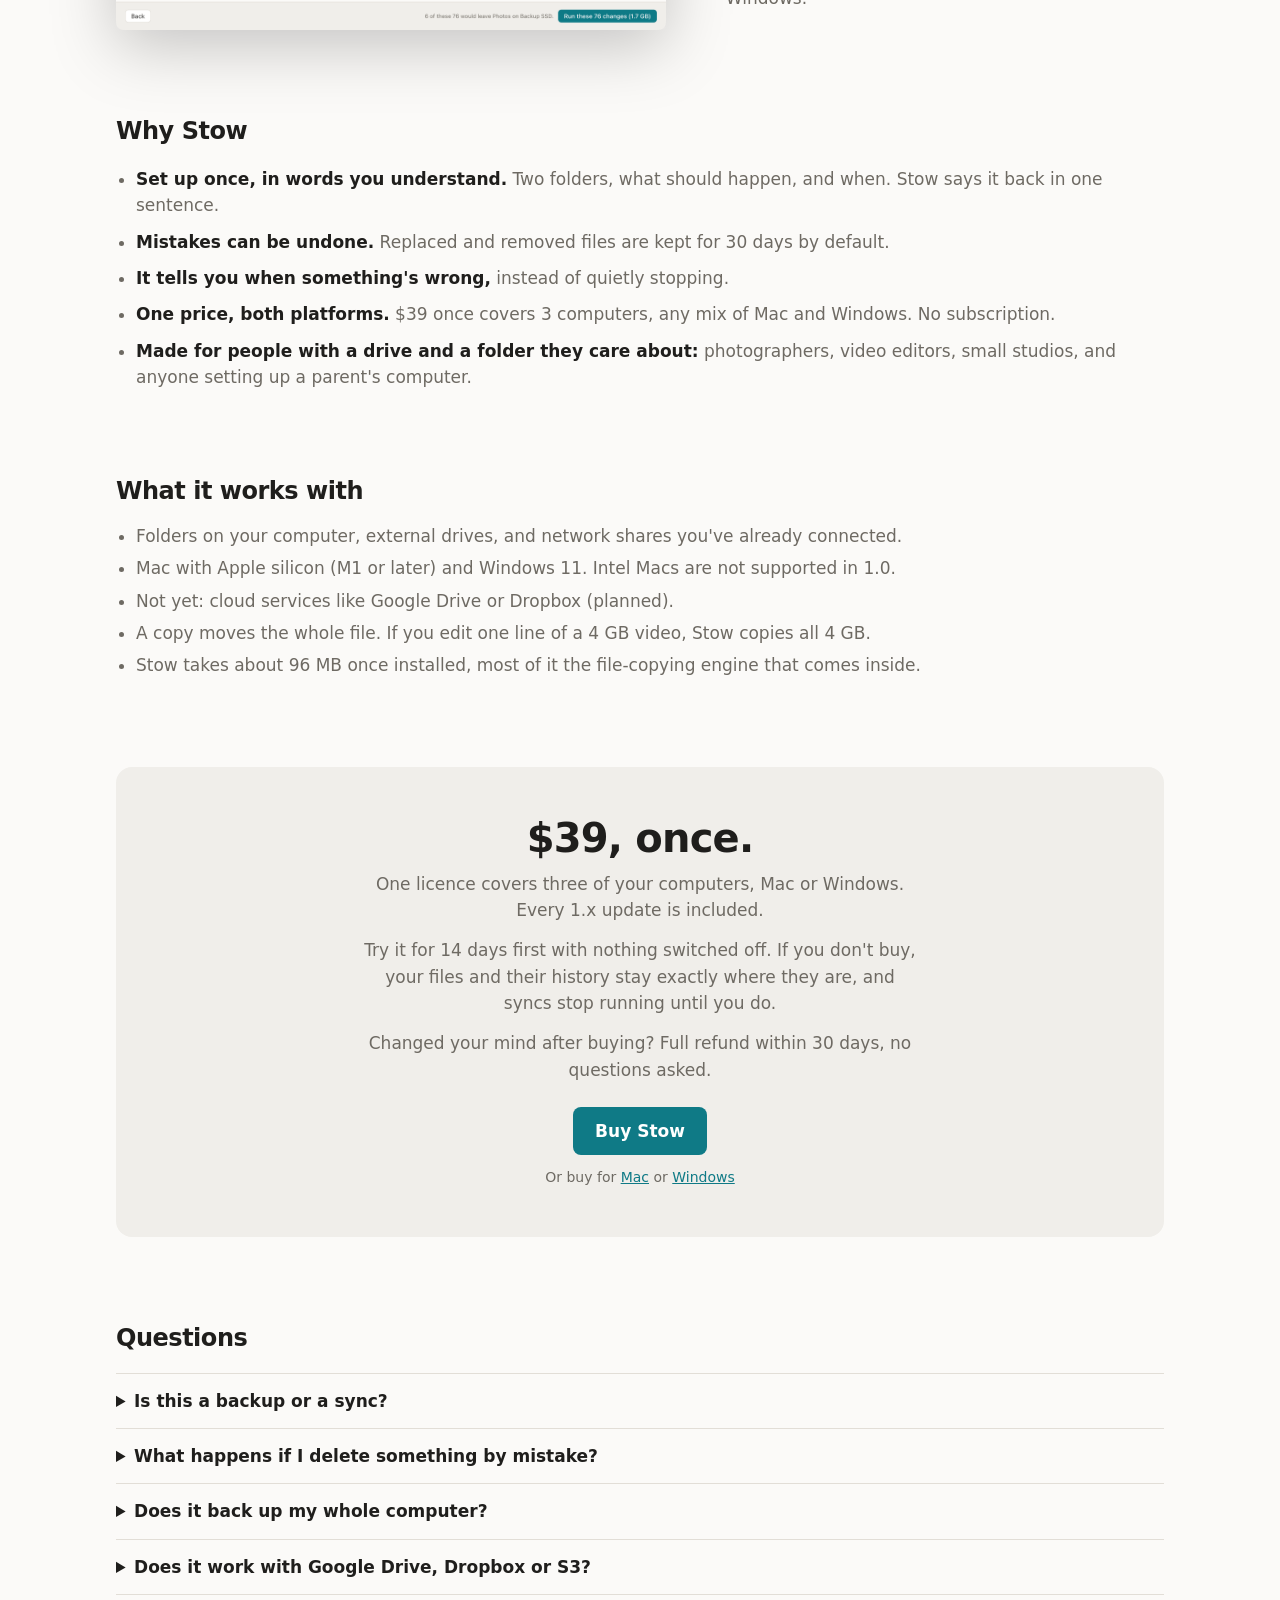
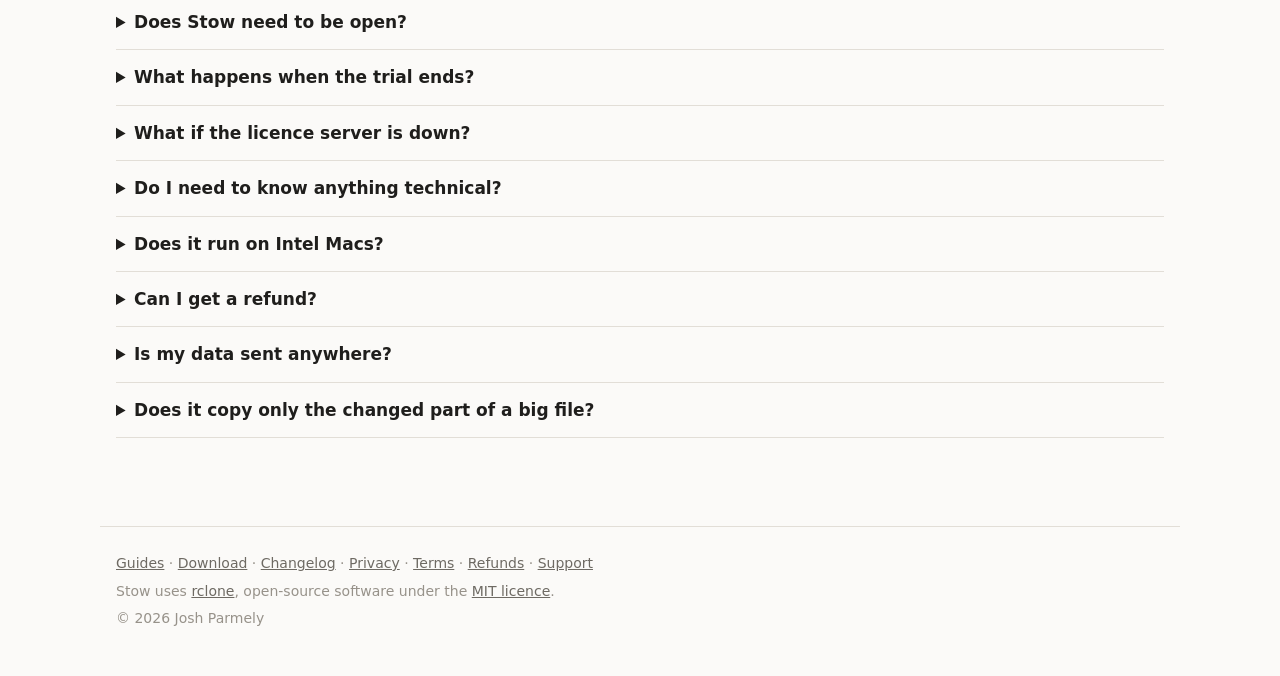
==== commit 6e58e6a2: "SPL-129: Add Terms of Service and Refund Policy pages" ====
--- a/index.html
+++ b/index.html
@@ -232,7 +232,7 @@
     <summary>Can I get a refund?</summary>
     <p>Yes. Within 30 days of buying, email
       <a href="mailto:support@winglessenterprises.com">support@winglessenterprises.com</a> for a
-      full refund, no questions asked.</p>
+      full refund, no questions asked. See the <a href="refund/">refund policy</a>.</p>
   </details>
   <details>
     <summary>Is my data sent anywhere?</summary>
@@ -252,6 +252,8 @@
     <a href="download/">Download</a> ·
     <a href="https://github.com/HGWingless/stow/releases">Changelog</a> ·
     <a href="privacy/">Privacy</a> ·
+    <a href="terms/">Terms</a> ·
+    <a href="refund/">Refunds</a> ·
     <a href="support/">Support</a></p>
   <p>Stow uses <a href="https://rclone.org">rclone</a>, open-source software under the
     <a href="https://github.com/rclone/rclone/blob/master/COPYING">MIT licence</a>.</p>
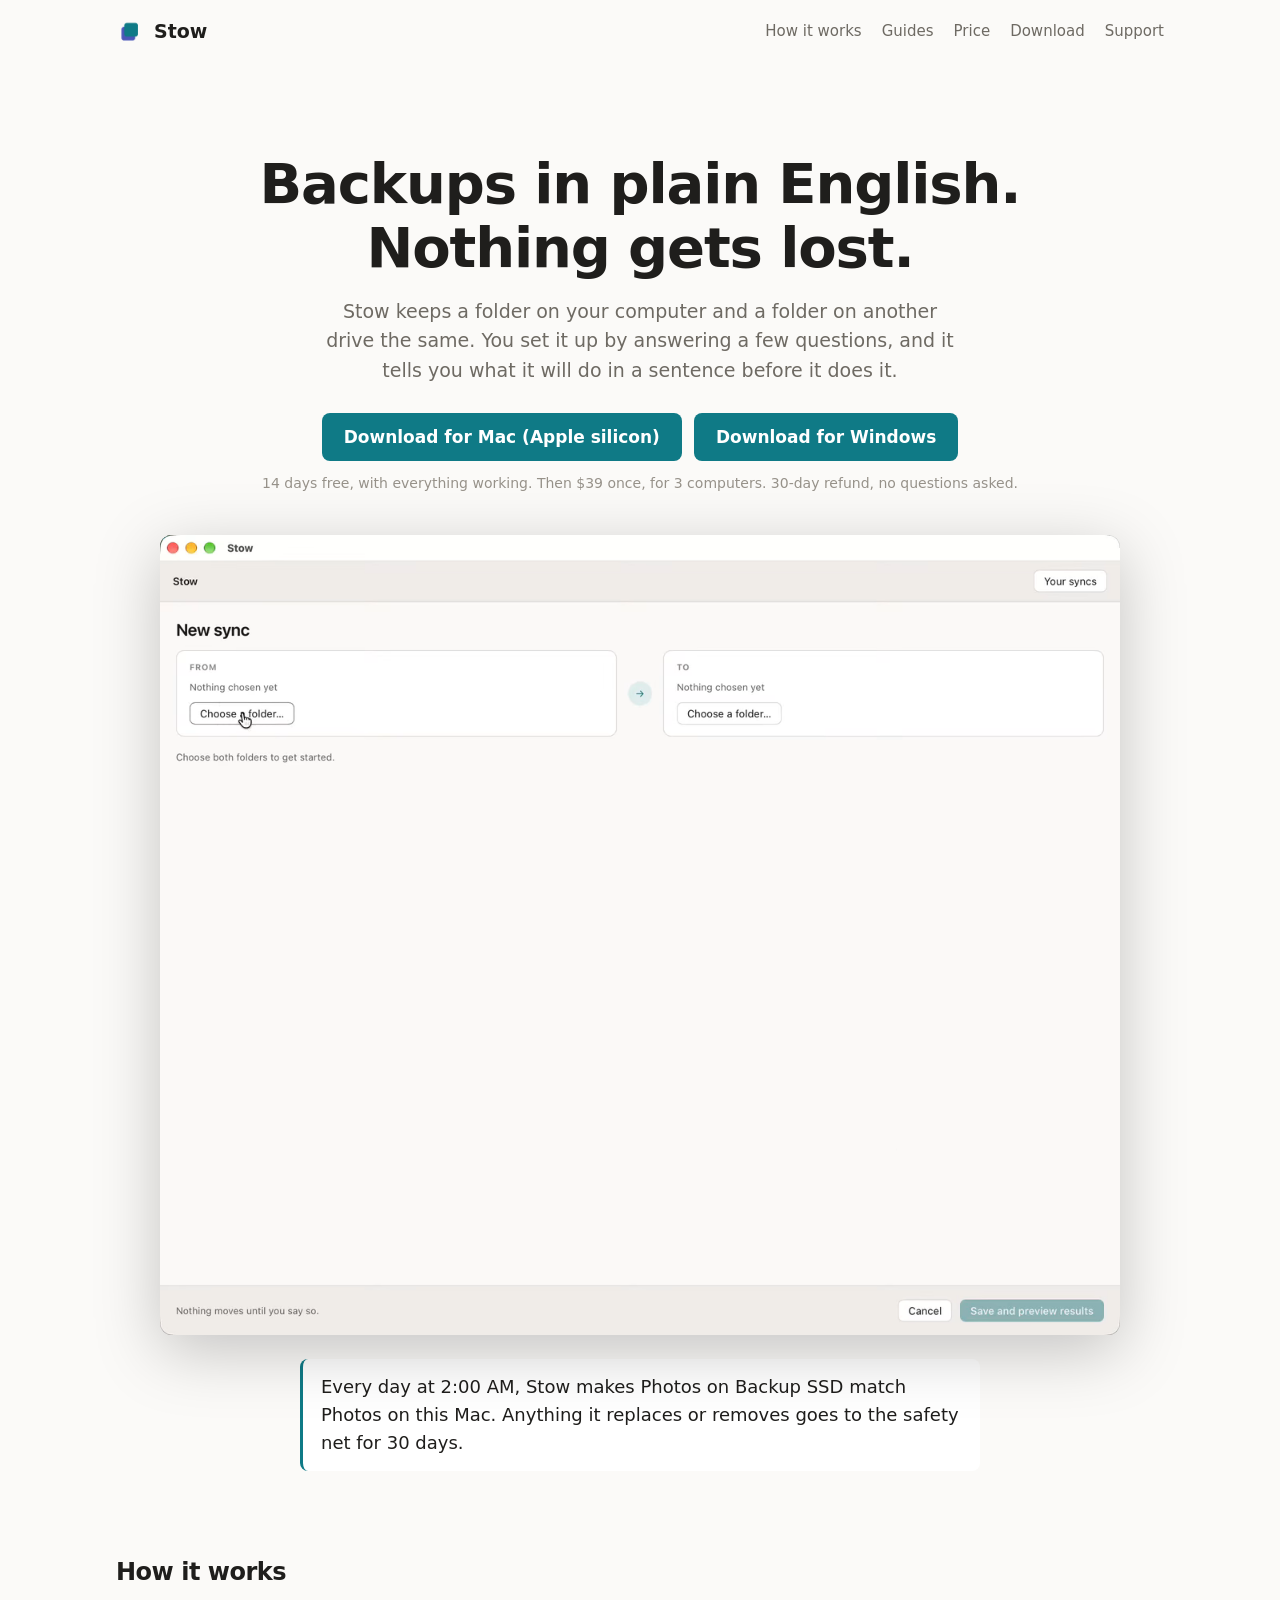
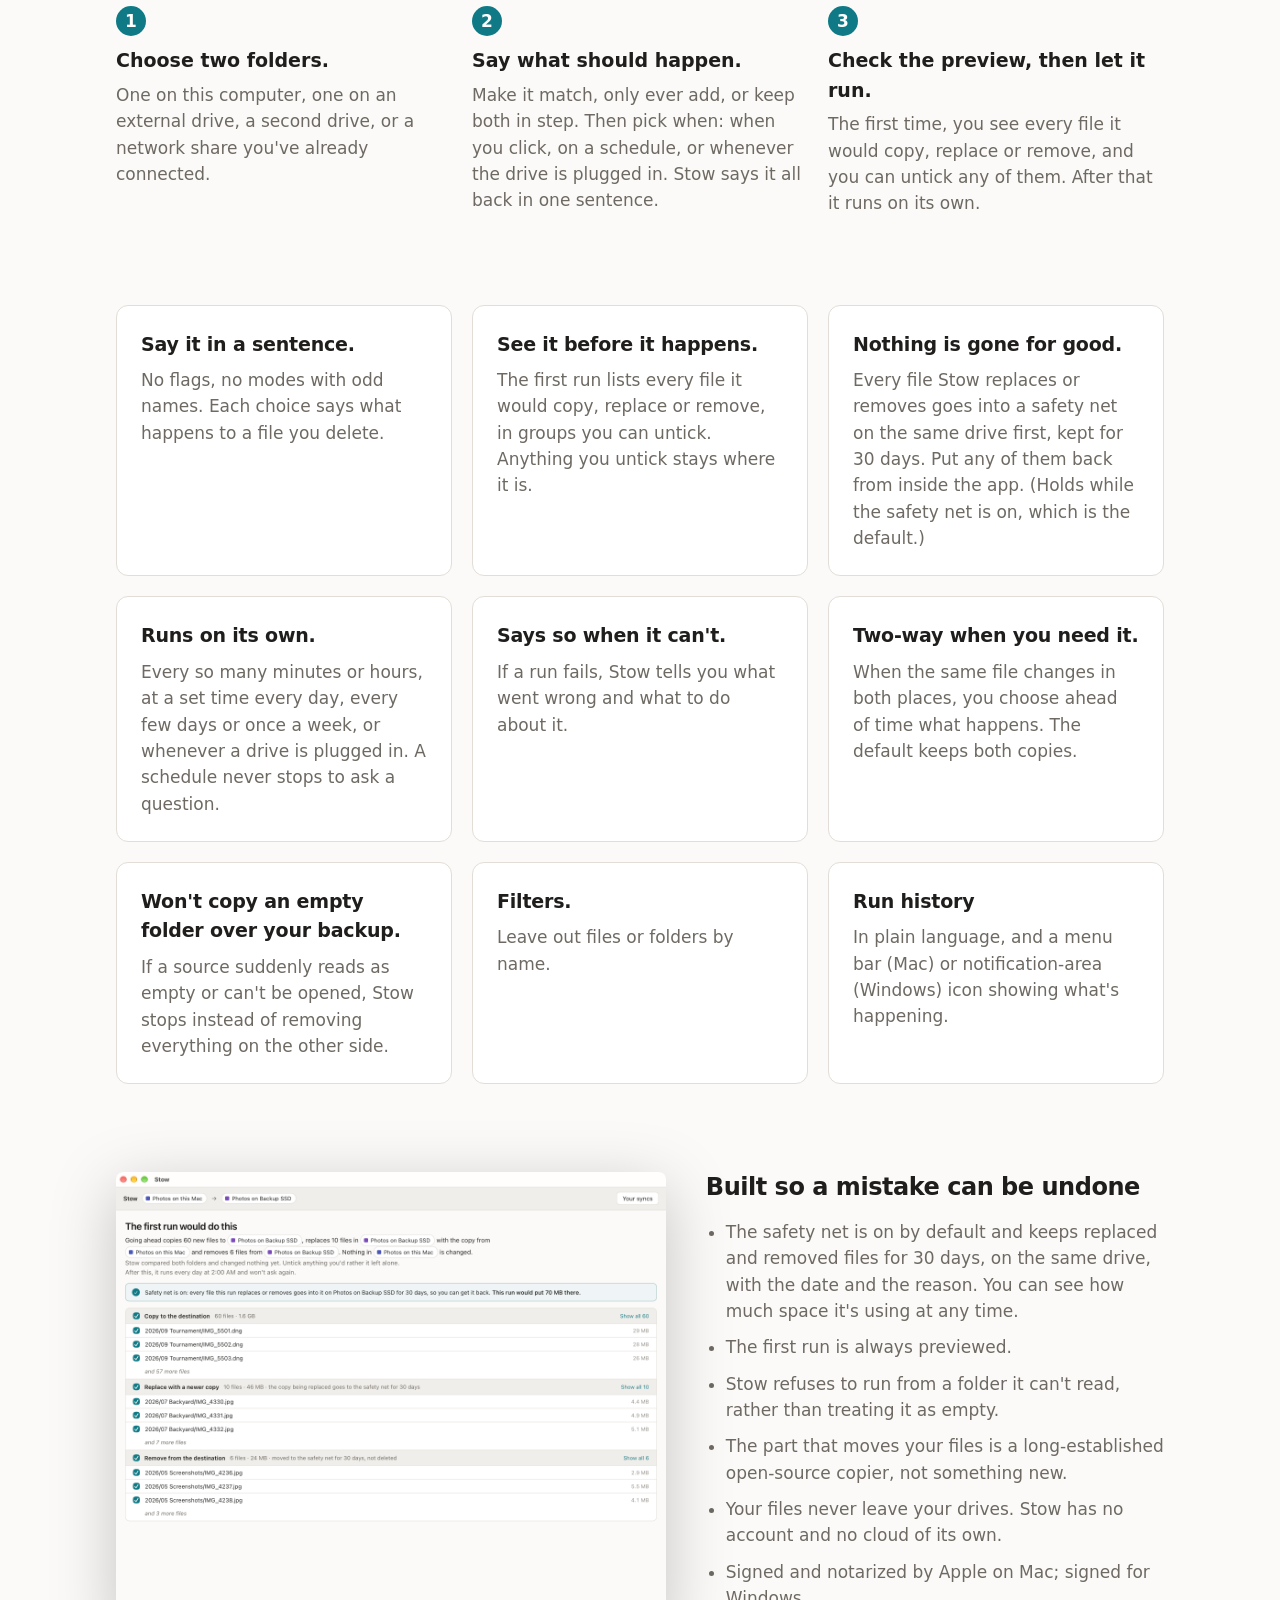
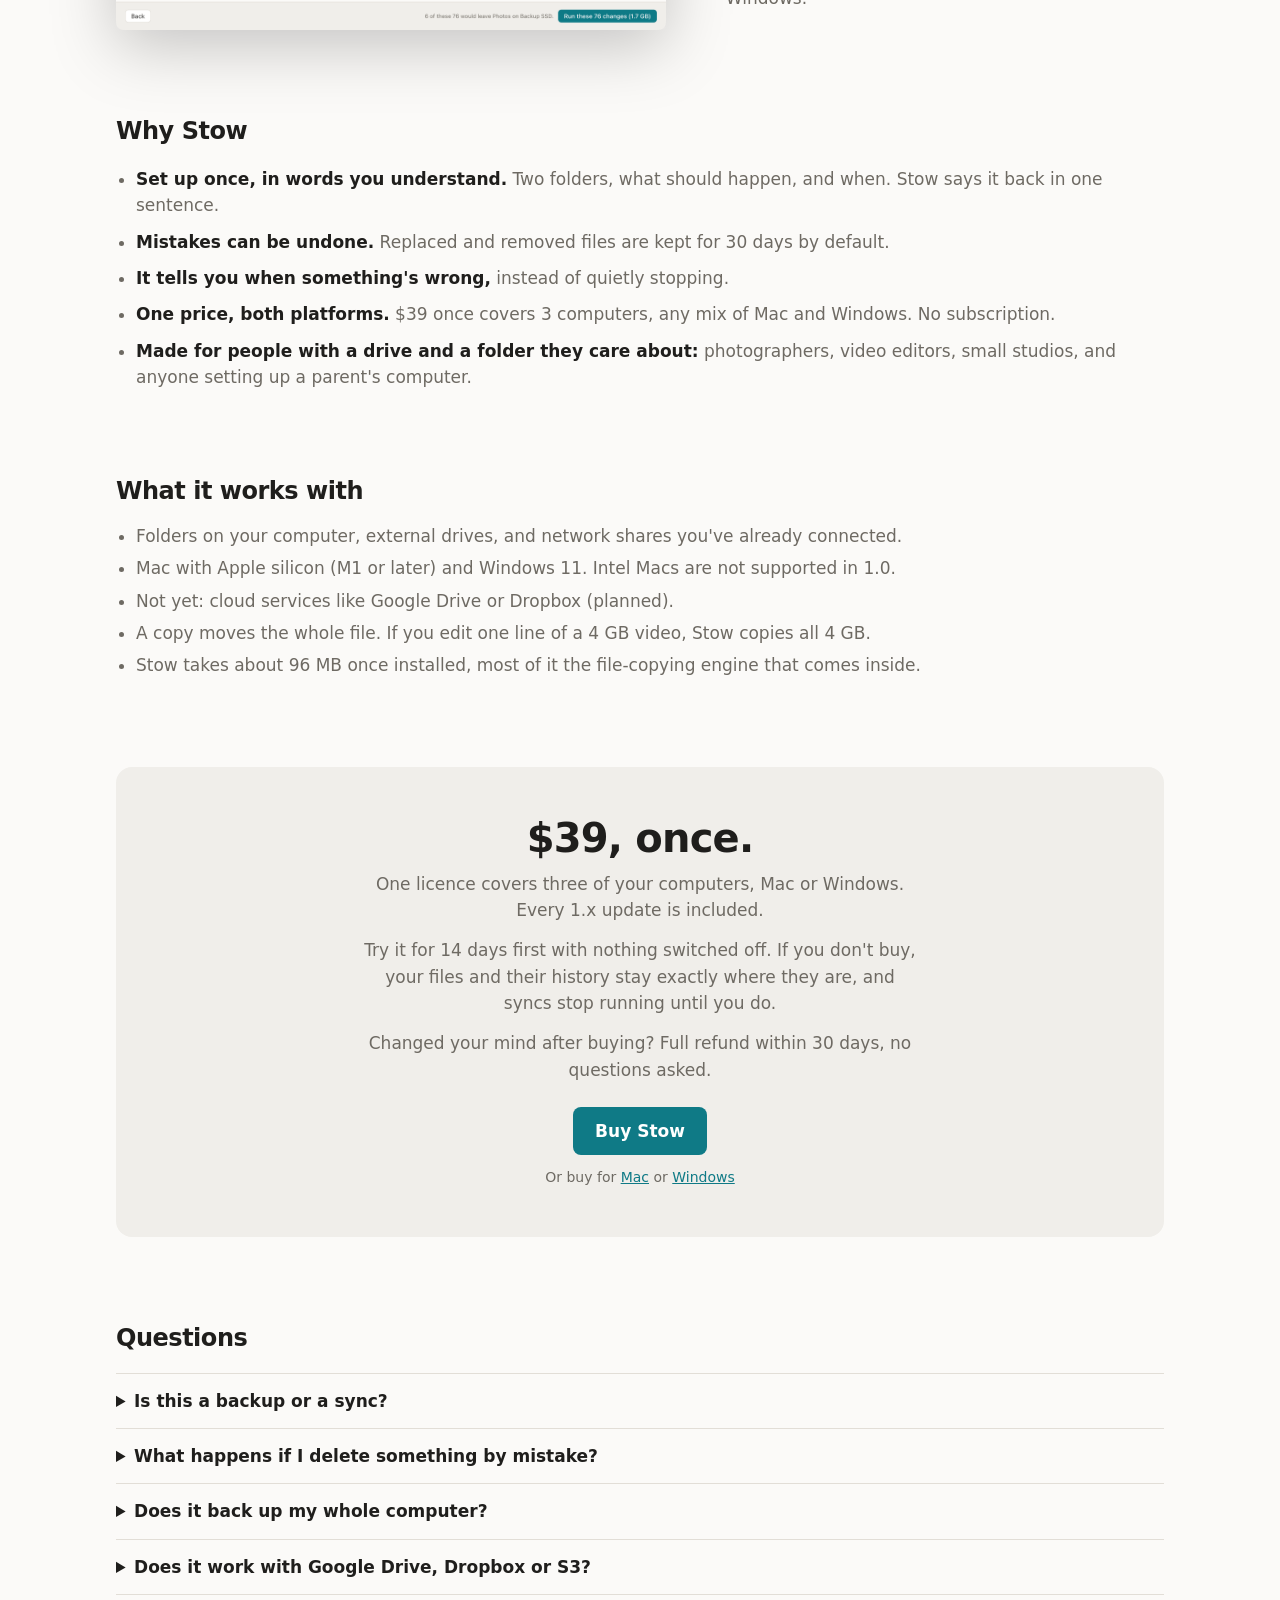
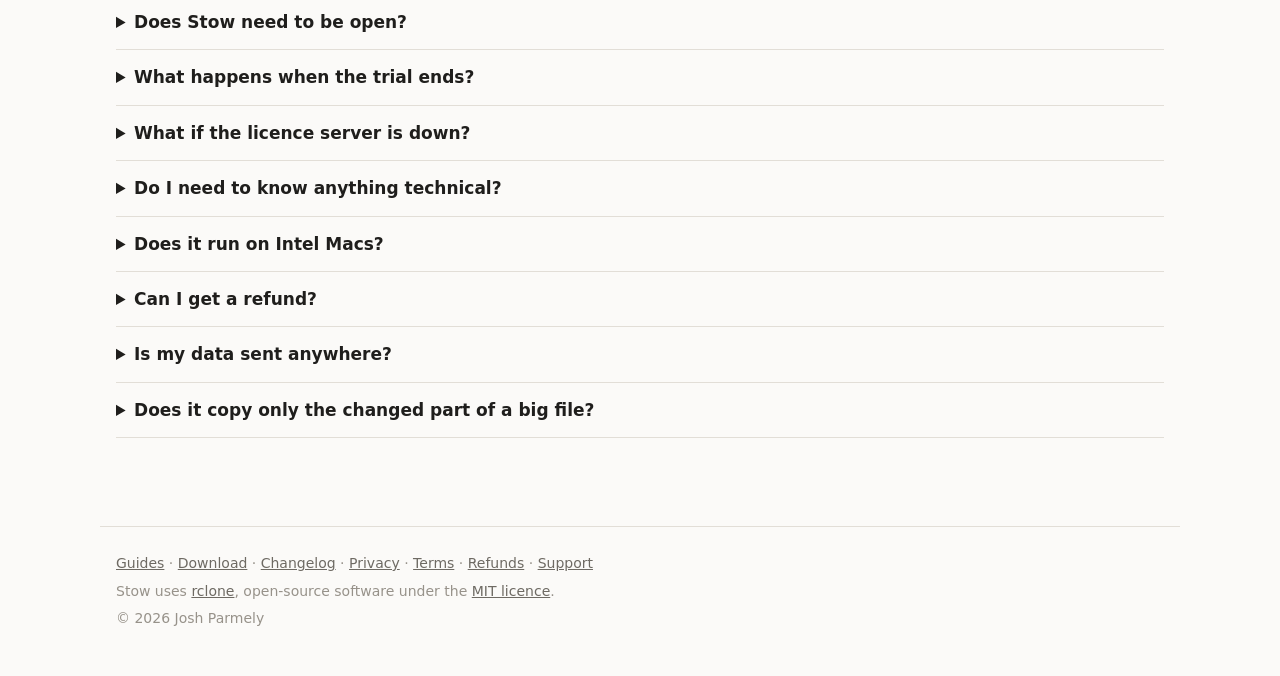
==== commit d9a173bb: "SPL-131: Switch to live Lemon Squeezy checkout" ====
--- a/index.html
+++ b/index.html
@@ -178,9 +178,9 @@
     history stay exactly where they are, and syncs stop running until you do.</p>
   <p>Changed your mind after buying? Full refund within 30 days, no questions asked.</p>
   <div class="buy">
-    <a class="button" data-buy href="https://wingless-enterprises.lemonsqueezy.com/checkout/buy/80c4538e-4181-4d3f-bd18-79e48f971d4a">Buy Stow</a>
-    <p class="fine" data-buy-other>Or buy for <a data-platform="mac" href="https://wingless-enterprises.lemonsqueezy.com/checkout/buy/80c4538e-4181-4d3f-bd18-79e48f971d4a?checkout%5Bcustom%5D%5Bplatform%5D=mac">Mac</a>
-      or <a data-platform="windows" href="https://wingless-enterprises.lemonsqueezy.com/checkout/buy/80c4538e-4181-4d3f-bd18-79e48f971d4a?checkout%5Bcustom%5D%5Bplatform%5D=windows">Windows</a></p>
+    <a class="button" data-buy href="https://wingless-enterprises.lemonsqueezy.com/checkout/buy/a95eadf1-95b6-473c-a8c3-6c61bf2e59cf">Buy Stow</a>
+    <p class="fine" data-buy-other>Or buy for <a data-platform="mac" href="https://wingless-enterprises.lemonsqueezy.com/checkout/buy/a95eadf1-95b6-473c-a8c3-6c61bf2e59cf?checkout%5Bcustom%5D%5Bplatform%5D=mac">Mac</a>
+      or <a data-platform="windows" href="https://wingless-enterprises.lemonsqueezy.com/checkout/buy/a95eadf1-95b6-473c-a8c3-6c61bf2e59cf?checkout%5Bcustom%5D%5Bplatform%5D=windows">Windows</a></p>
   </div>
 </section>
 
@@ -274,7 +274,7 @@
   // One Buy button (SPL-125). It buys for the platform this browser is on, and the line under it
   // buys for the other. Lemon Squeezy records the platform and where the visitor came from.
   (() => {
-    const CHECKOUT = "https://wingless-enterprises.lemonsqueezy.com/checkout/buy/80c4538e-4181-4d3f-bd18-79e48f971d4a";
+    const CHECKOUT = "https://wingless-enterprises.lemonsqueezy.com/checkout/buy/a95eadf1-95b6-473c-a8c3-6c61bf2e59cf";
     const NAMES = { mac: "Mac", windows: "Windows" };
     const ua = navigator.userAgent;
     // An iPad asks for the desktop site as a Mac, so a touch screen rules a Mac out.
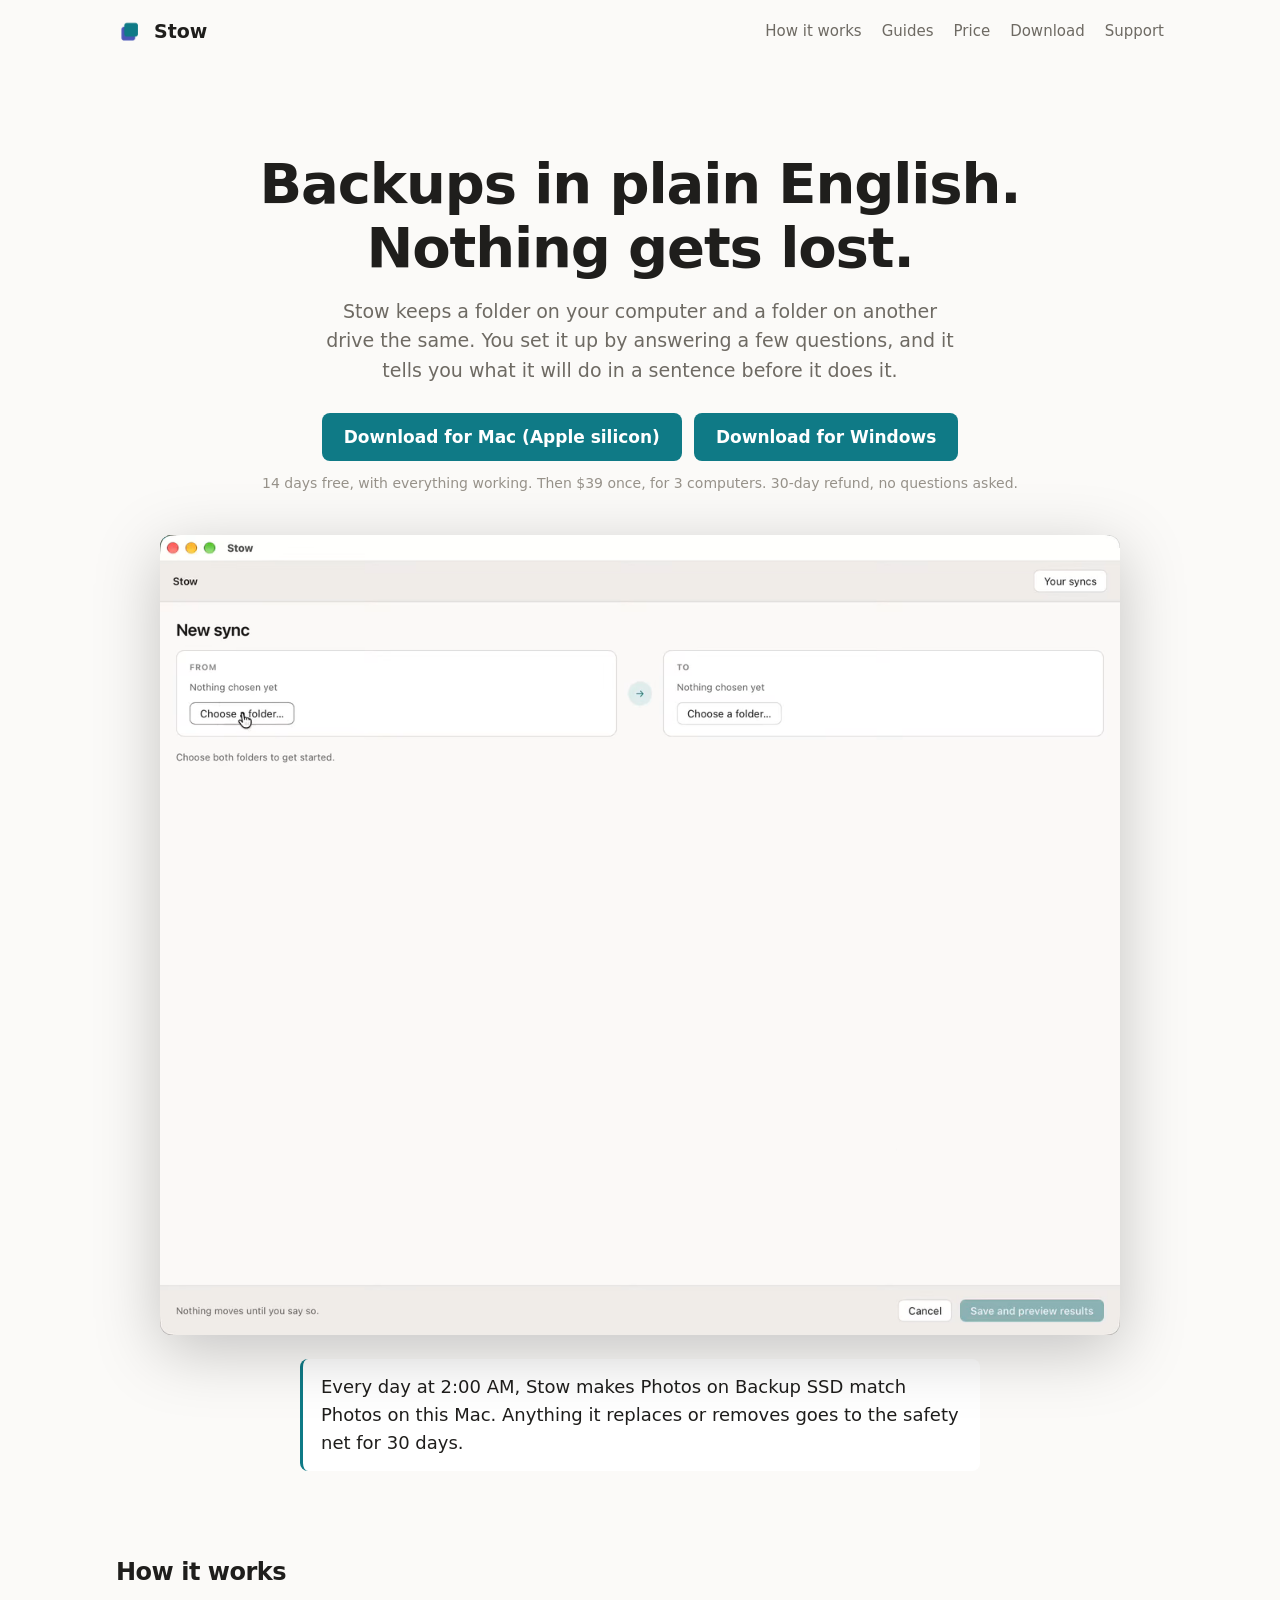
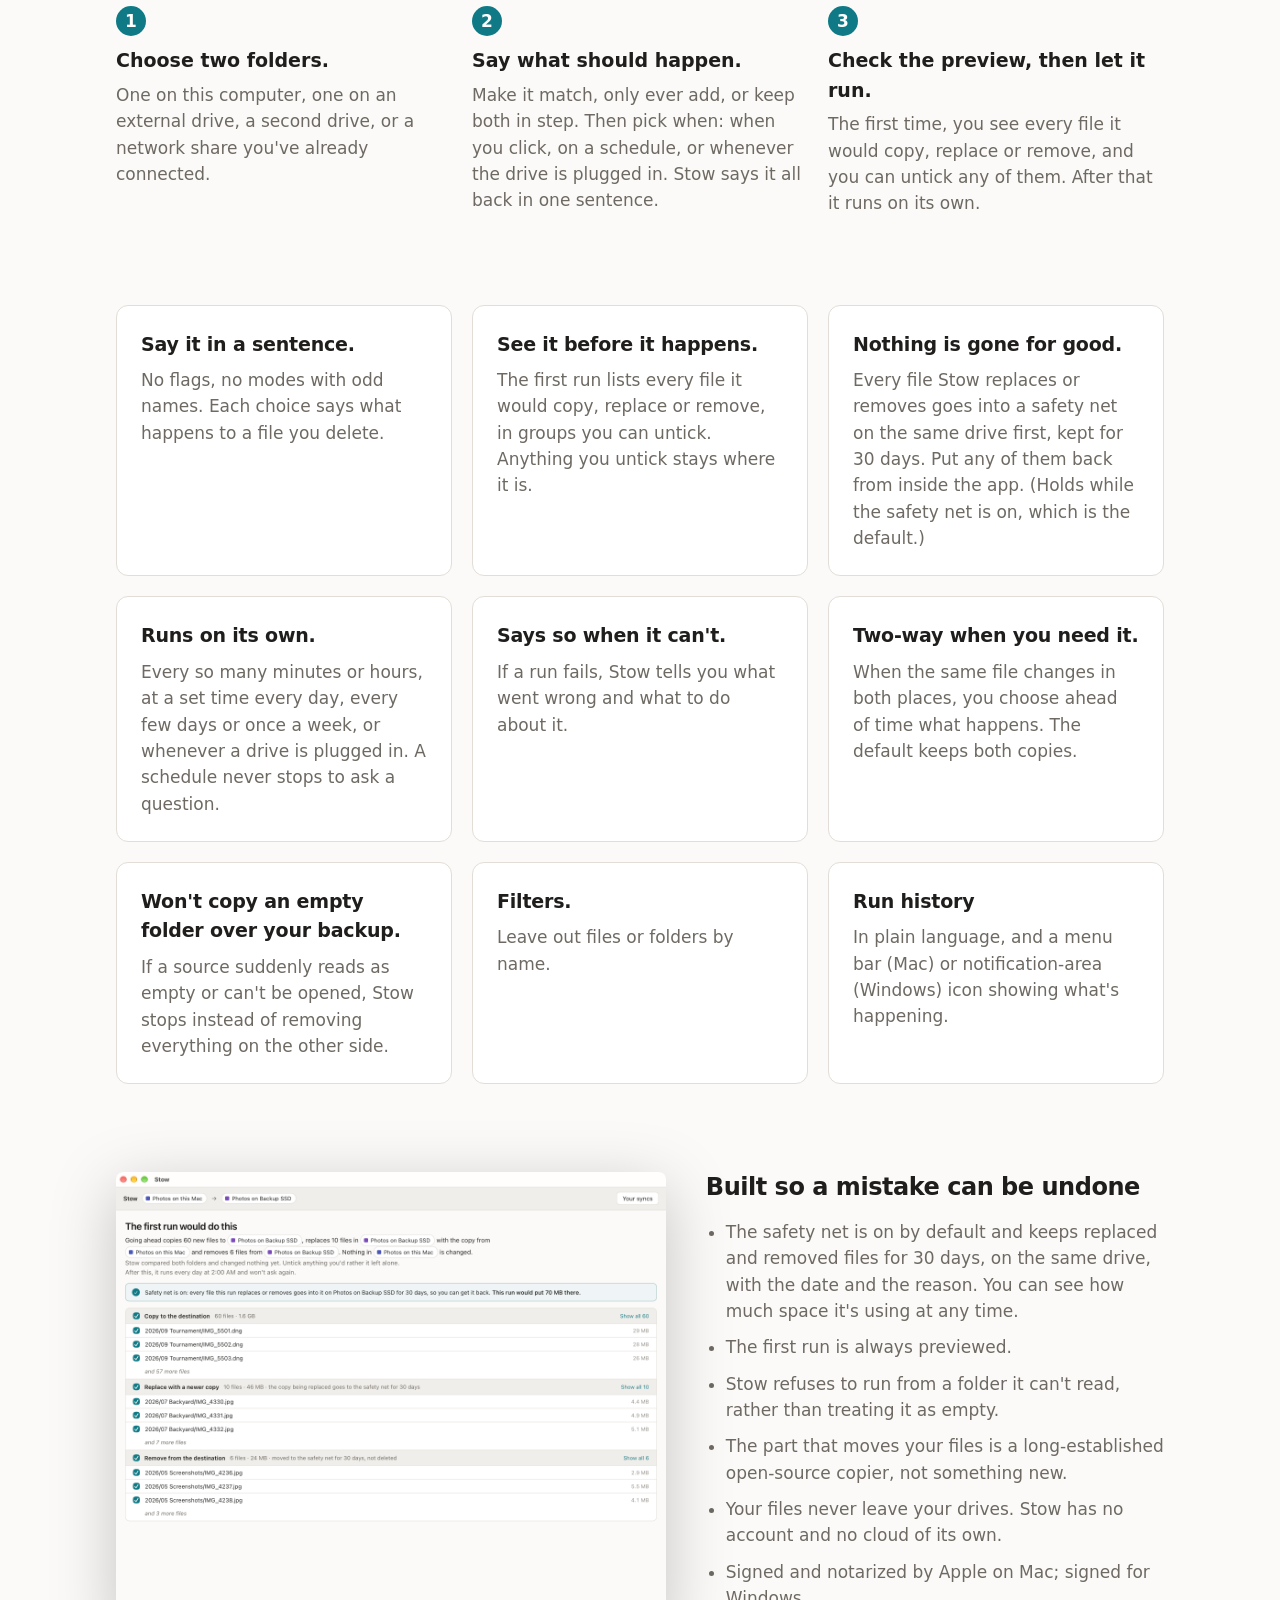
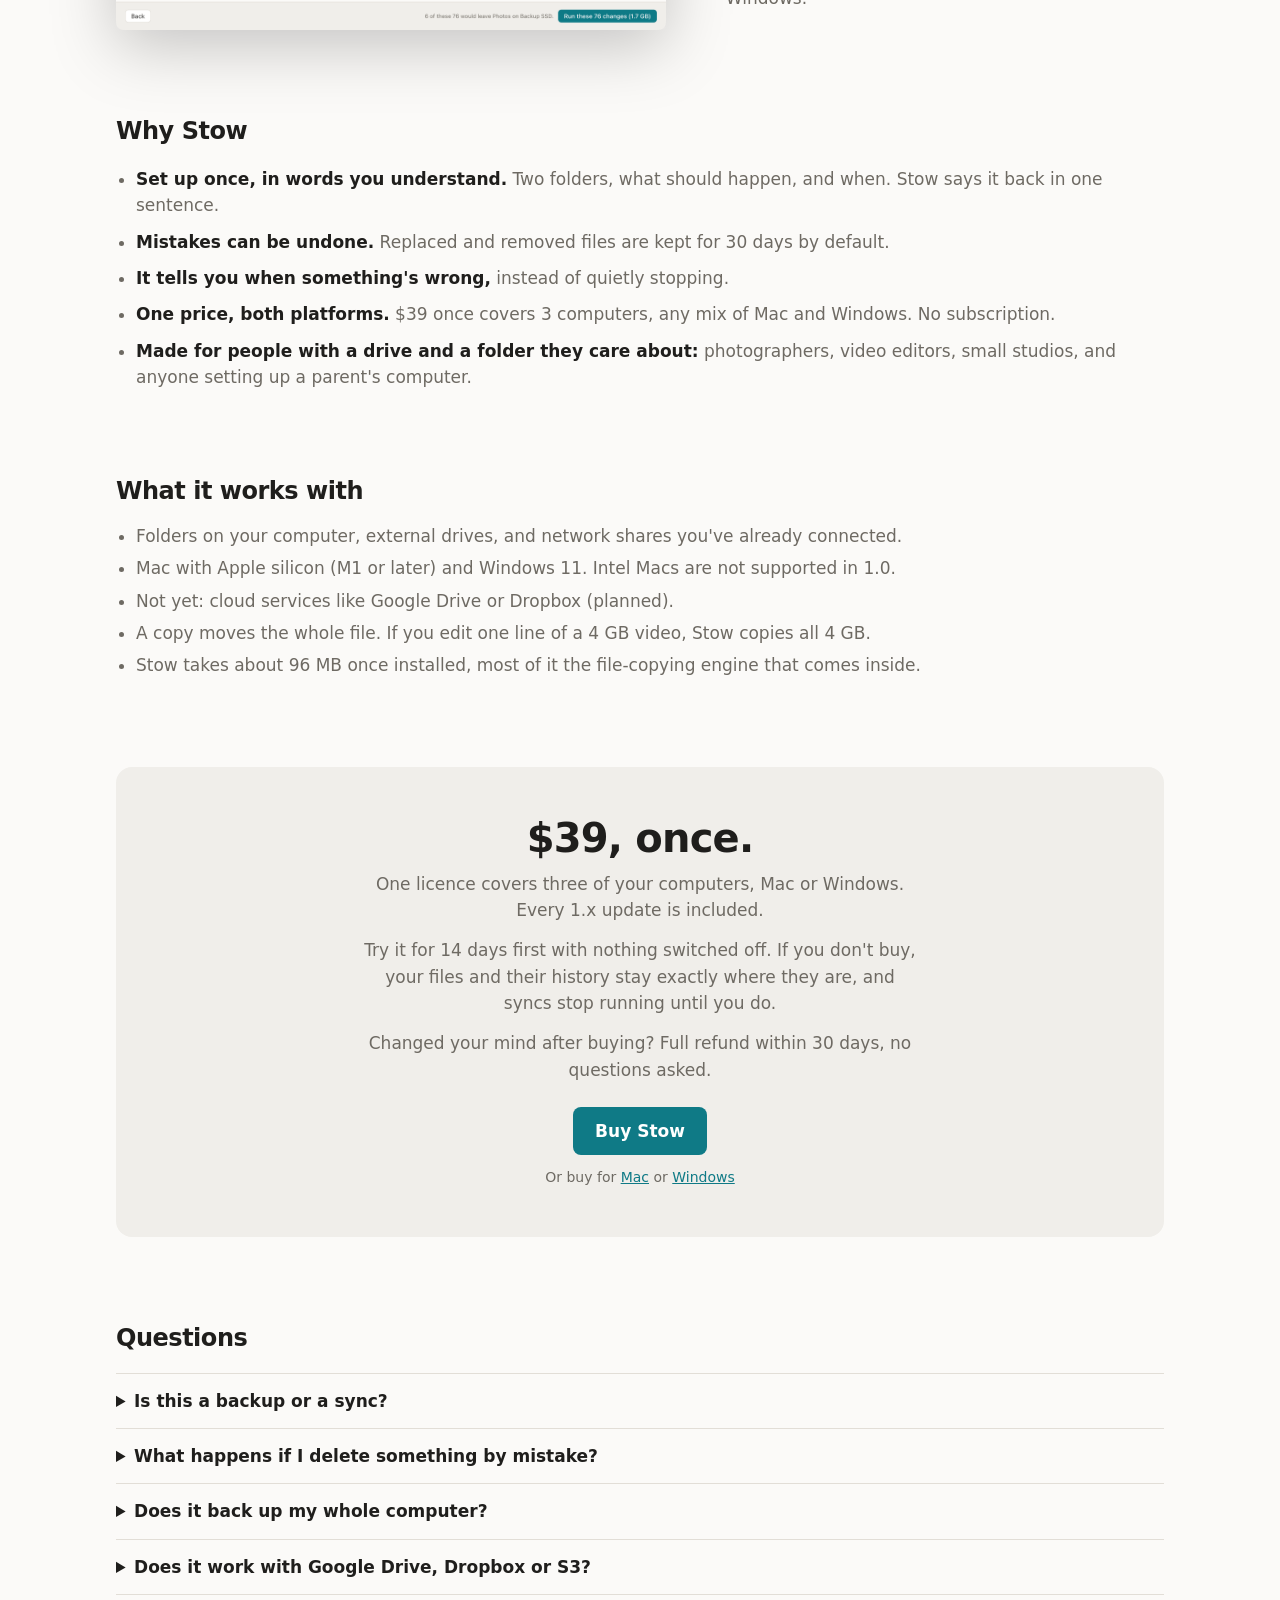
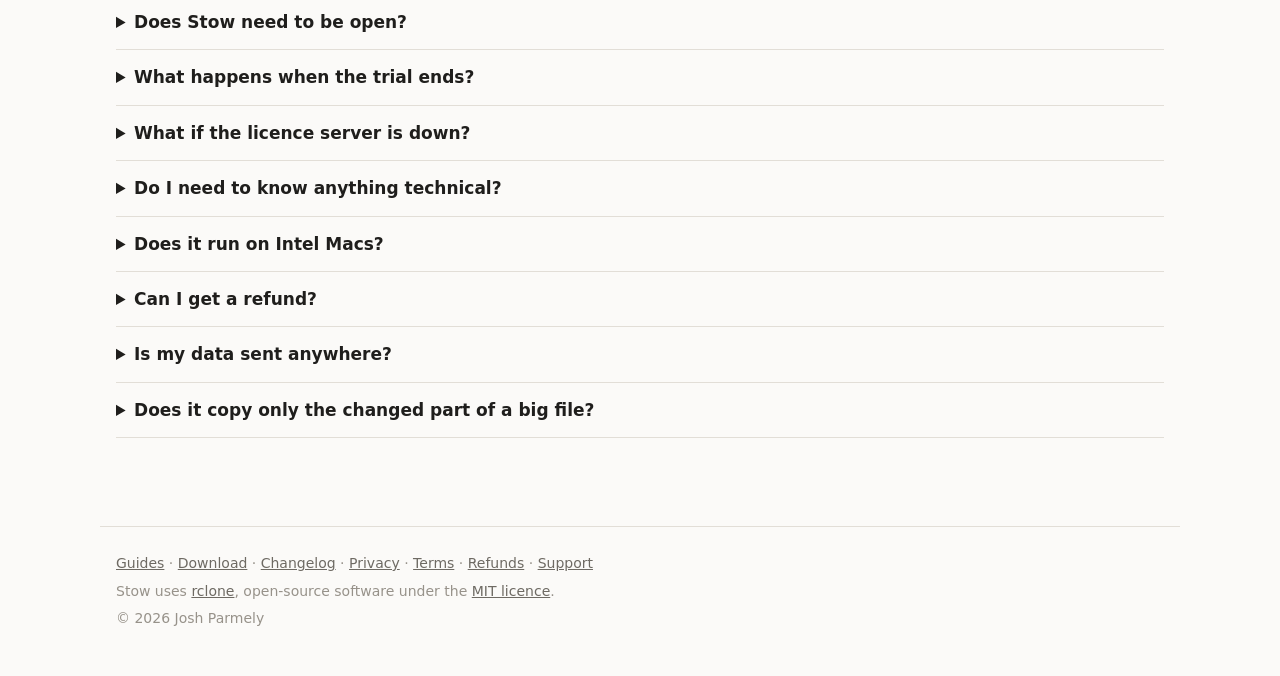
==== commit eb59b942: "Site: downloads point at 0.1.2" ====
--- a/index.html
+++ b/index.html
@@ -33,8 +33,8 @@
     set it up by answering a few questions, and it tells you what it will do in a sentence before
     it does it.</p>
   <div class="downloads">
-    <a class="button" href="https://github.com/HGWingless/stow/releases/download/v0.1.1/Stow_0.1.1_aarch64.dmg">Download for Mac (Apple silicon)</a>
-    <a class="button" href="https://github.com/HGWingless/stow/releases/download/v0.1.1/Stow_0.1.1_x64-setup.exe">Download for Windows</a>
+    <a class="button" href="https://github.com/HGWingless/stow/releases/download/v0.1.2/Stow_0.1.2_aarch64.dmg">Download for Mac (Apple silicon)</a>
+    <a class="button" href="https://github.com/HGWingless/stow/releases/download/v0.1.2/Stow_0.1.2_x64-setup.exe">Download for Windows</a>
     <p class="fine">14 days free, with everything working. Then $39 once, for 3 computers. 30-day refund, no questions asked.</p>
   </div>
   <figure class="shot demo">
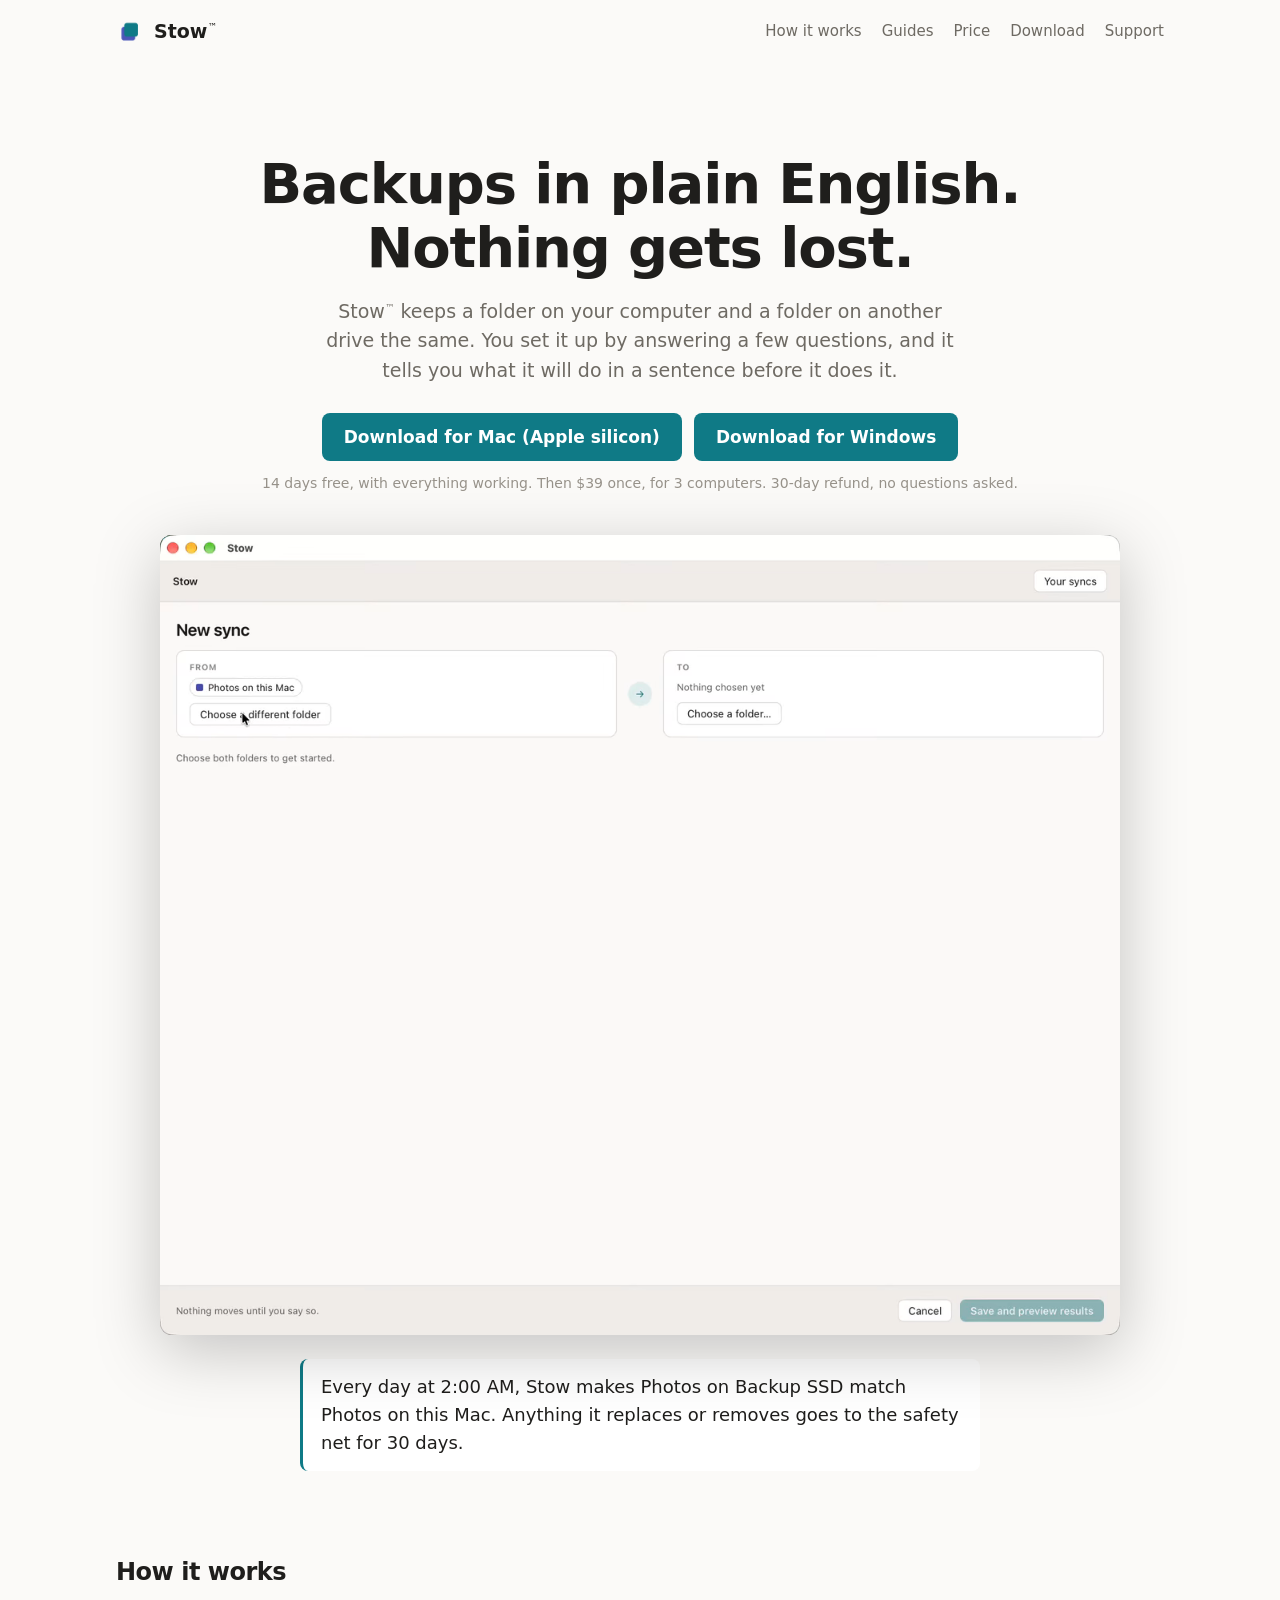
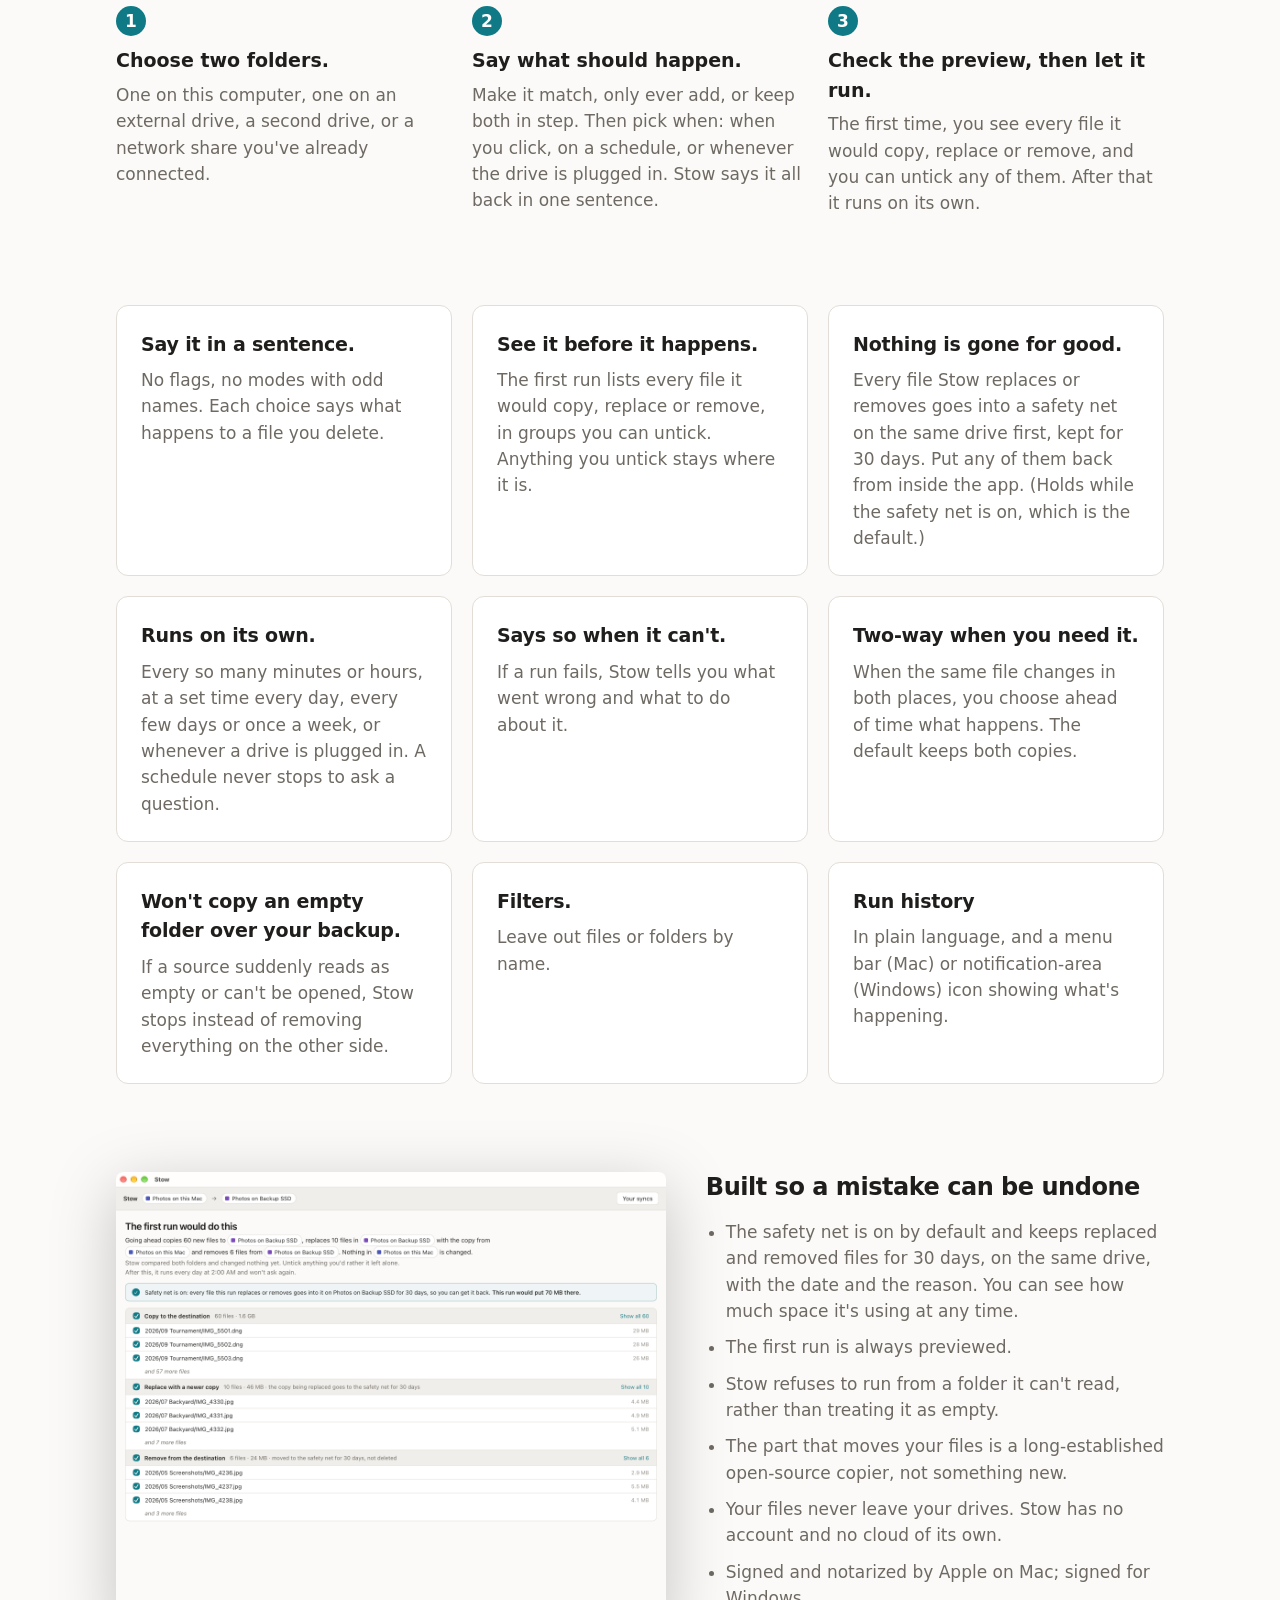
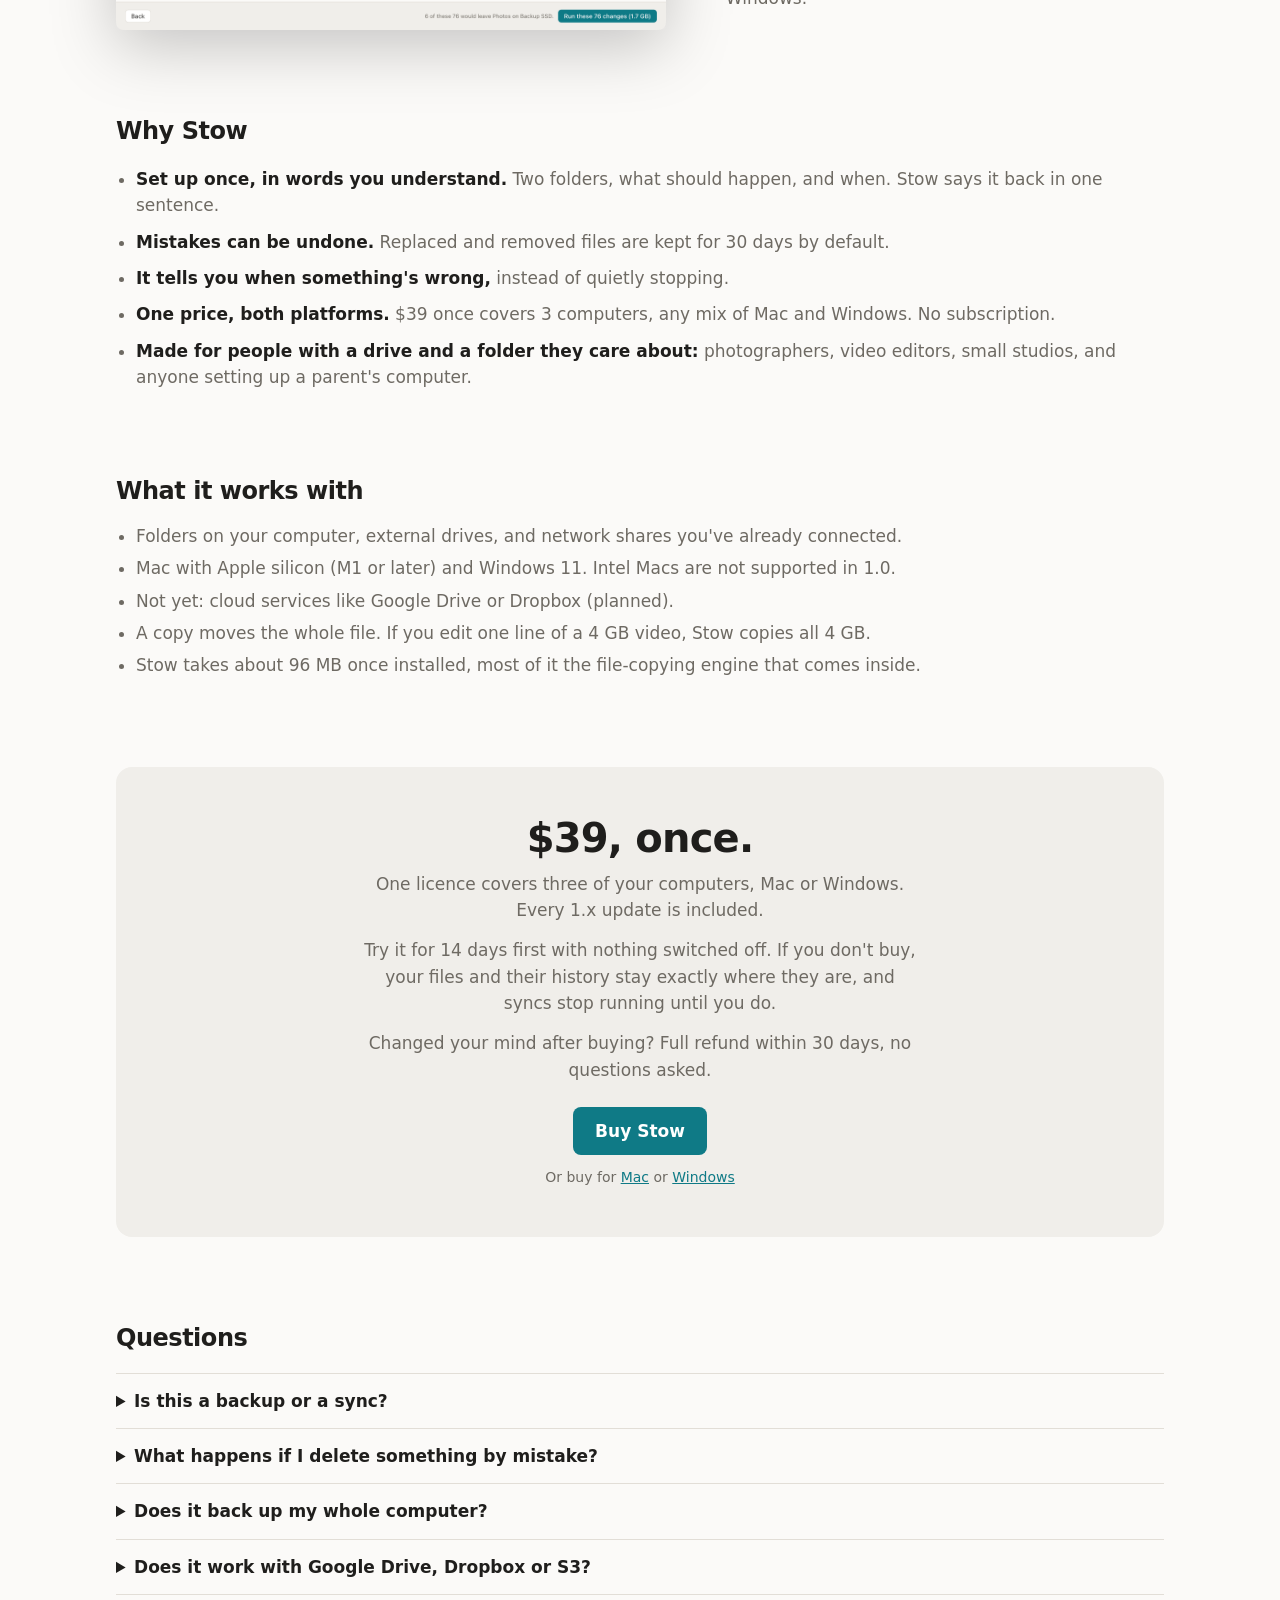
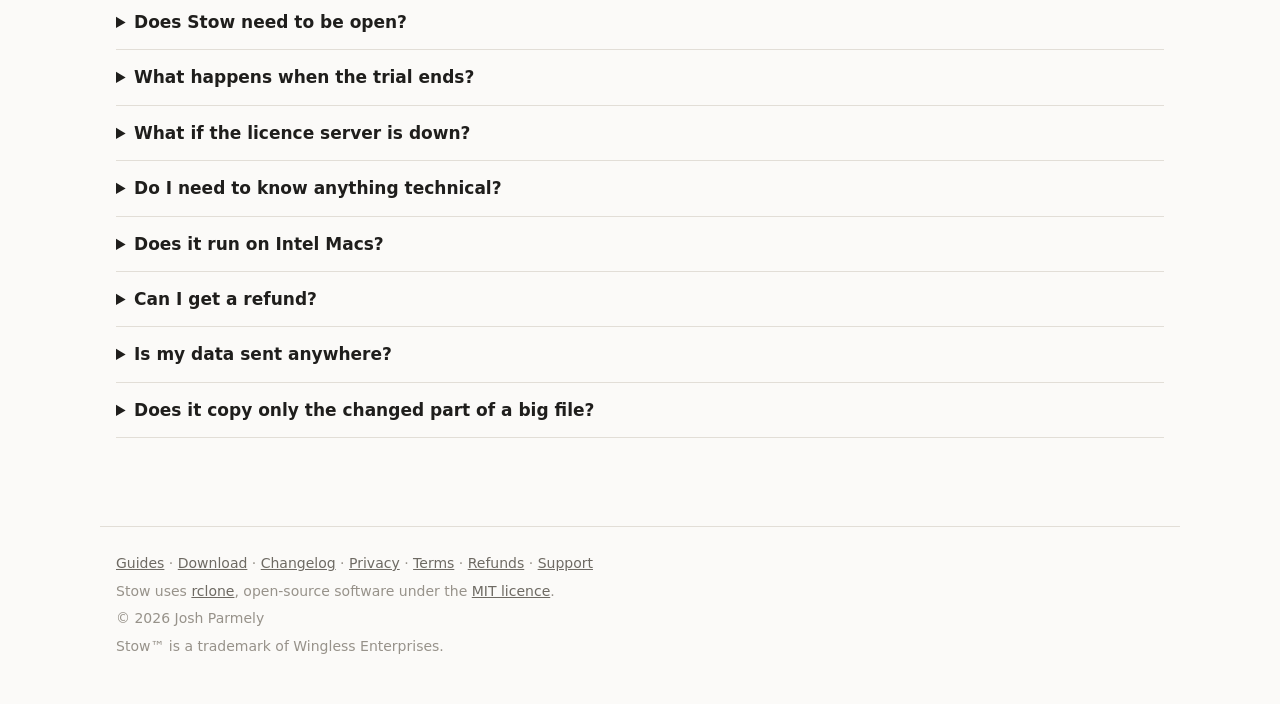
==== commit db7da720: "SPL-136: Add ™ to Stow on the site" ====
--- a/index.html
+++ b/index.html
@@ -15,7 +15,7 @@
 <body>
 
 <header class="top">
-  <a class="brand" href="./"><img src="icon.png" alt="" width="28" height="28">Stow</a>
+  <a class="brand" href="./"><img src="icon.png" alt="" width="28" height="28">Stow<span class="tm">™</span></a>
   <nav>
     <a href="#how">How it works</a>
     <a href="guides/">Guides</a>
@@ -29,7 +29,7 @@
 
 <section class="hero">
   <h1>Backups in plain English.<br>Nothing gets lost.</h1>
-  <p class="lede">Stow keeps a folder on your computer and a folder on another drive the same. You
+  <p class="lede">Stow<span class="tm">™</span> keeps a folder on your computer and a folder on another drive the same. You
     set it up by answering a few questions, and it tells you what it will do in a sentence before
     it does it.</p>
   <div class="downloads">
@@ -258,6 +258,7 @@
   <p>Stow uses <a href="https://rclone.org">rclone</a>, open-source software under the
     <a href="https://github.com/rclone/rclone/blob/master/COPYING">MIT licence</a>.</p>
   <p>© 2026 Josh Parmely</p>
+  <p>Stow™ is a trademark of Wingless Enterprises.</p>
 </footer>
 
 <script>
--- a/style.css
+++ b/style.css
@@ -70,6 +70,10 @@
   font-size: 19px;
   text-decoration: none;
 }
+/* SPL-136: the trademark sign, small and raised, so it doesn't shout in headings or the wordmark. */
+.tm { font-size: 0.5em; vertical-align: super; line-height: 0; font-weight: 400; }
+/* In the flex wordmark the sign is its own flex item: cancel the gap and raise it by hand. */
+.brand .tm { margin-left: -10px; position: relative; top: -0.5em; }
 .top nav { display: flex; gap: 20px; font-size: 15px; }
 .top nav a { color: var(--muted); text-decoration: none; }
 .top nav a:hover { color: var(--text); }
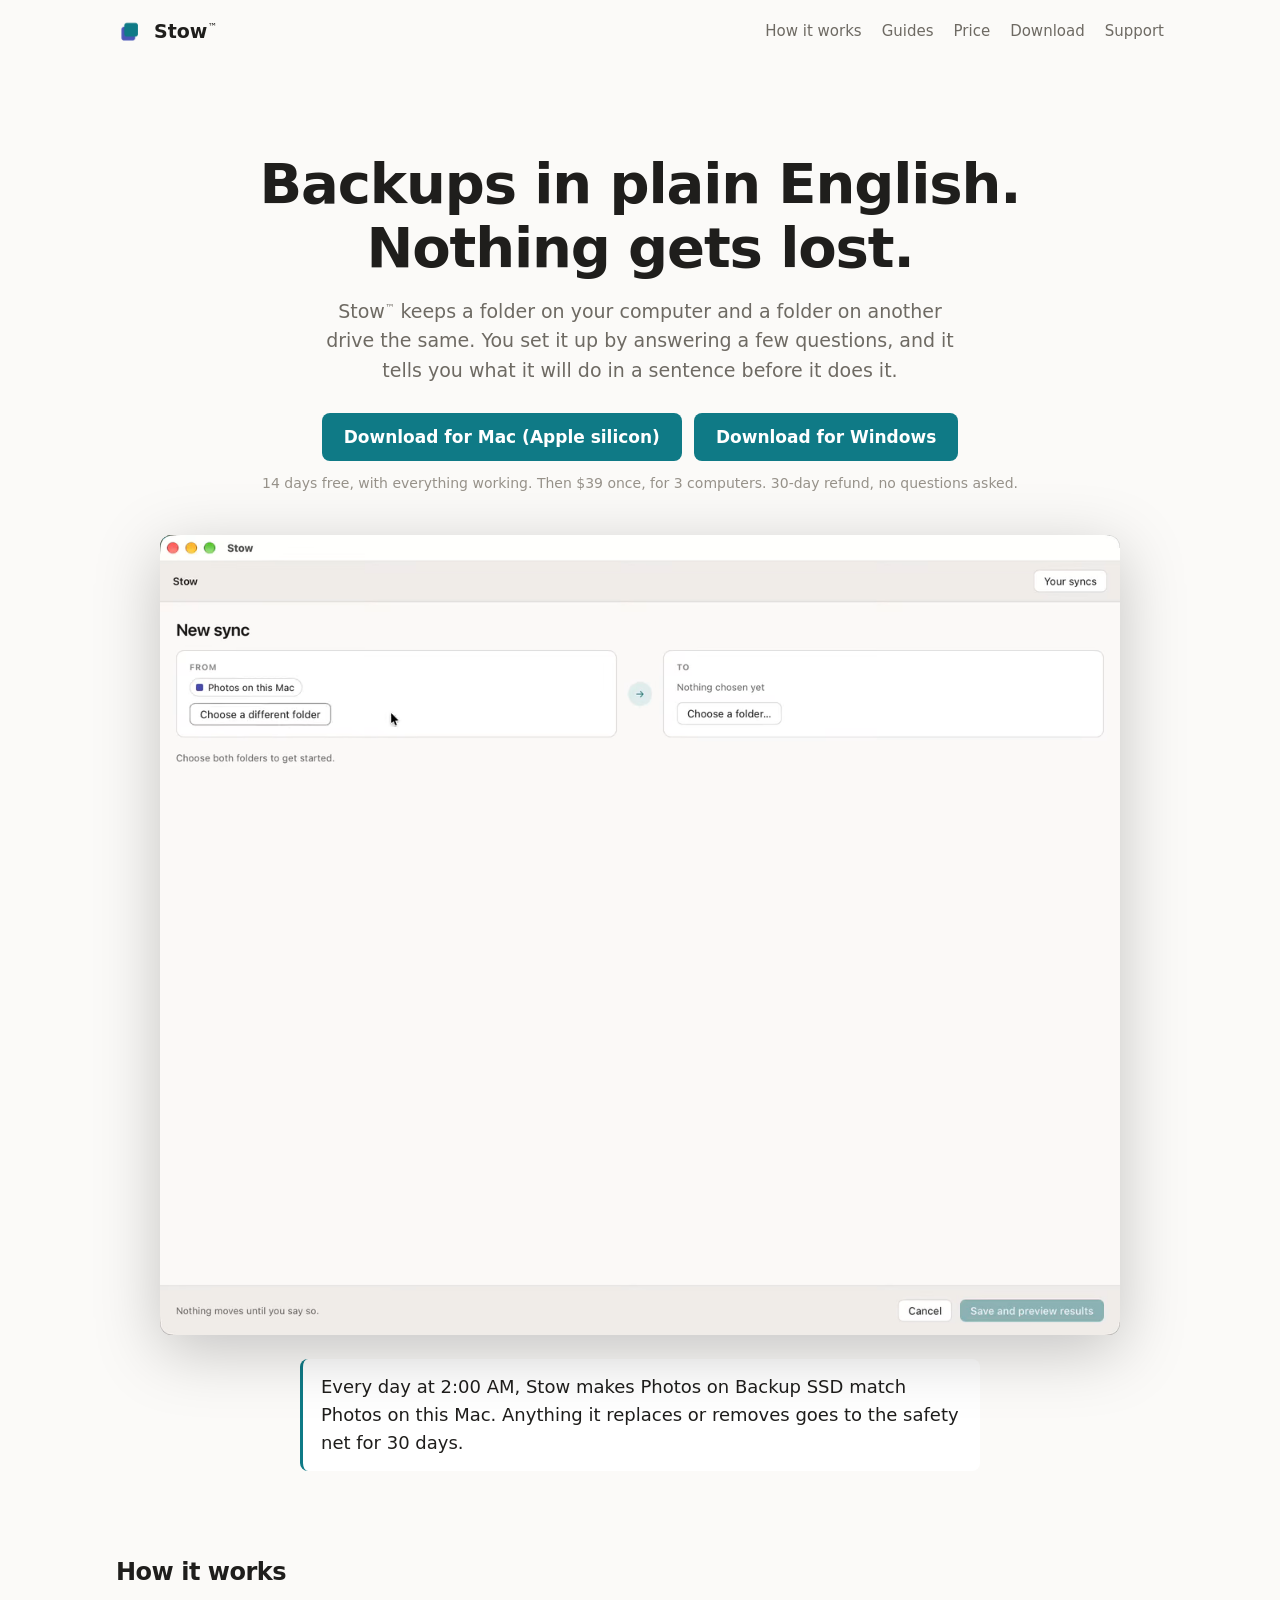
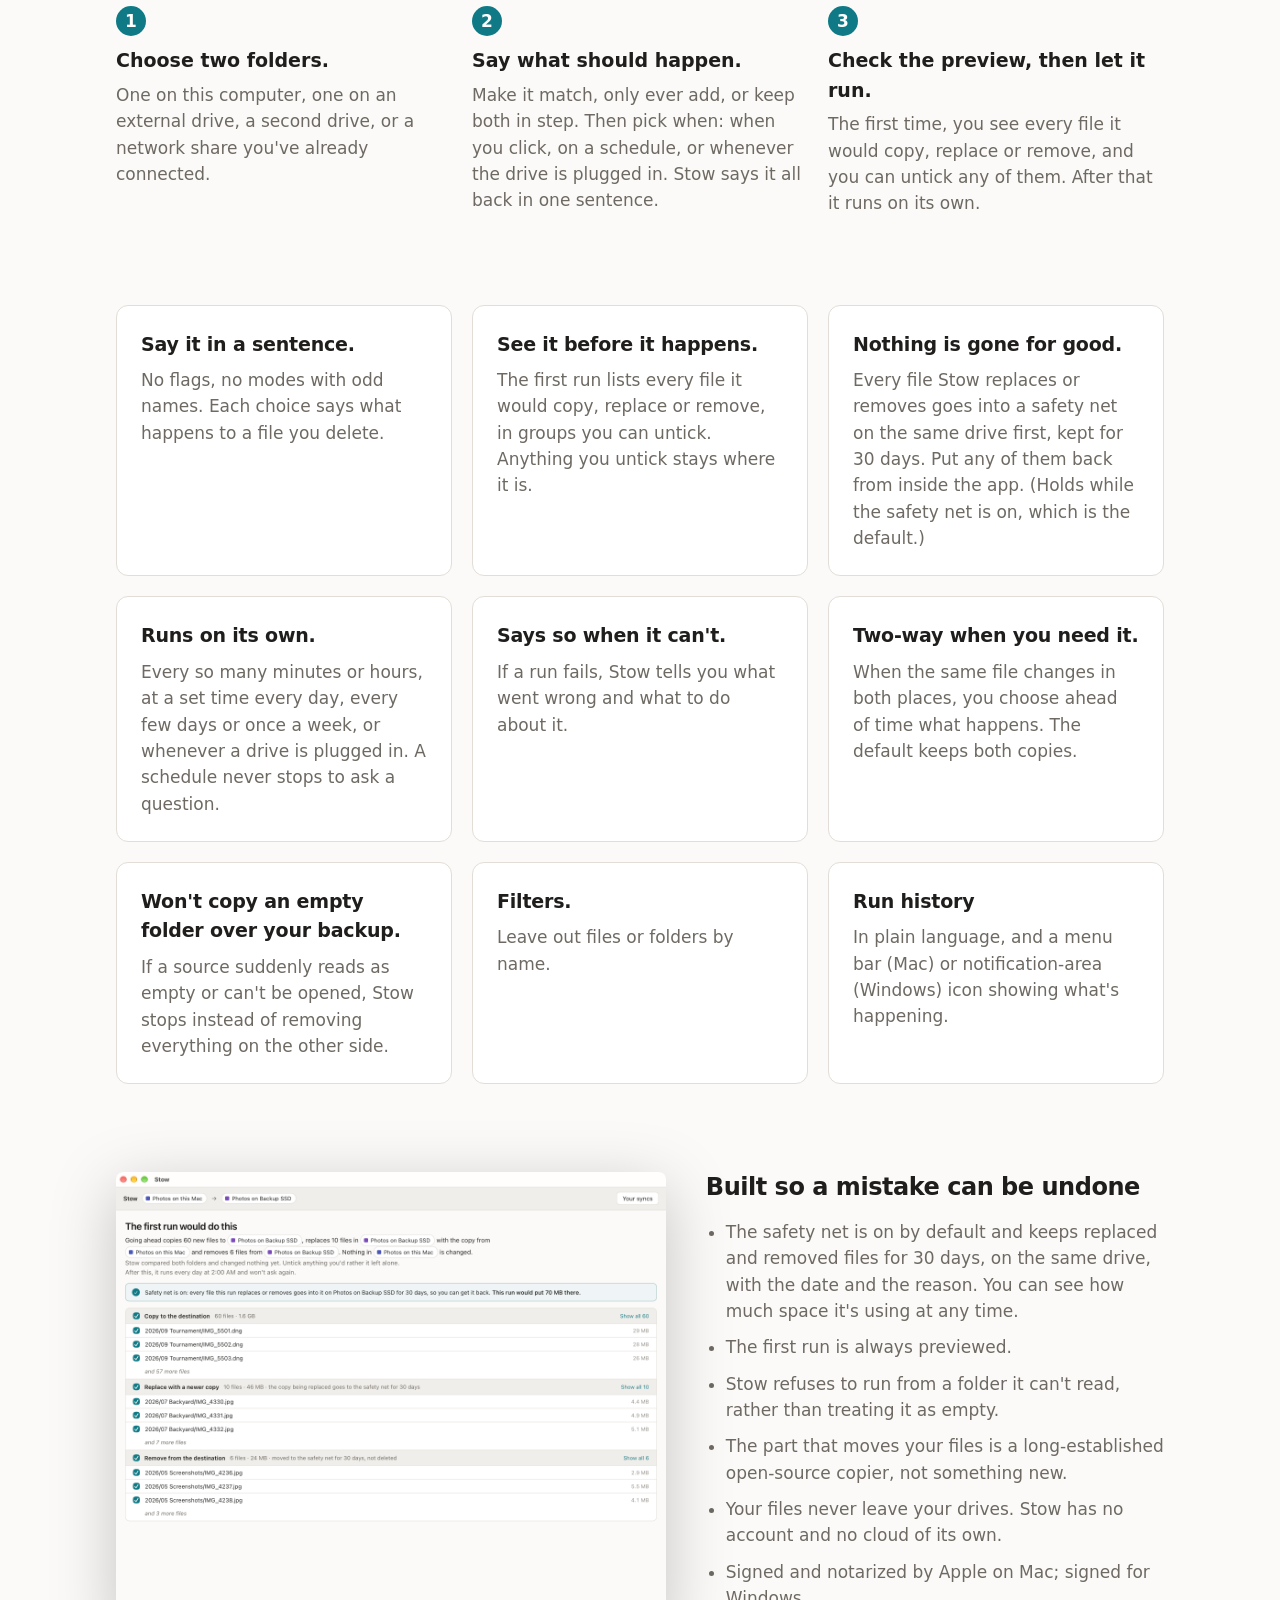
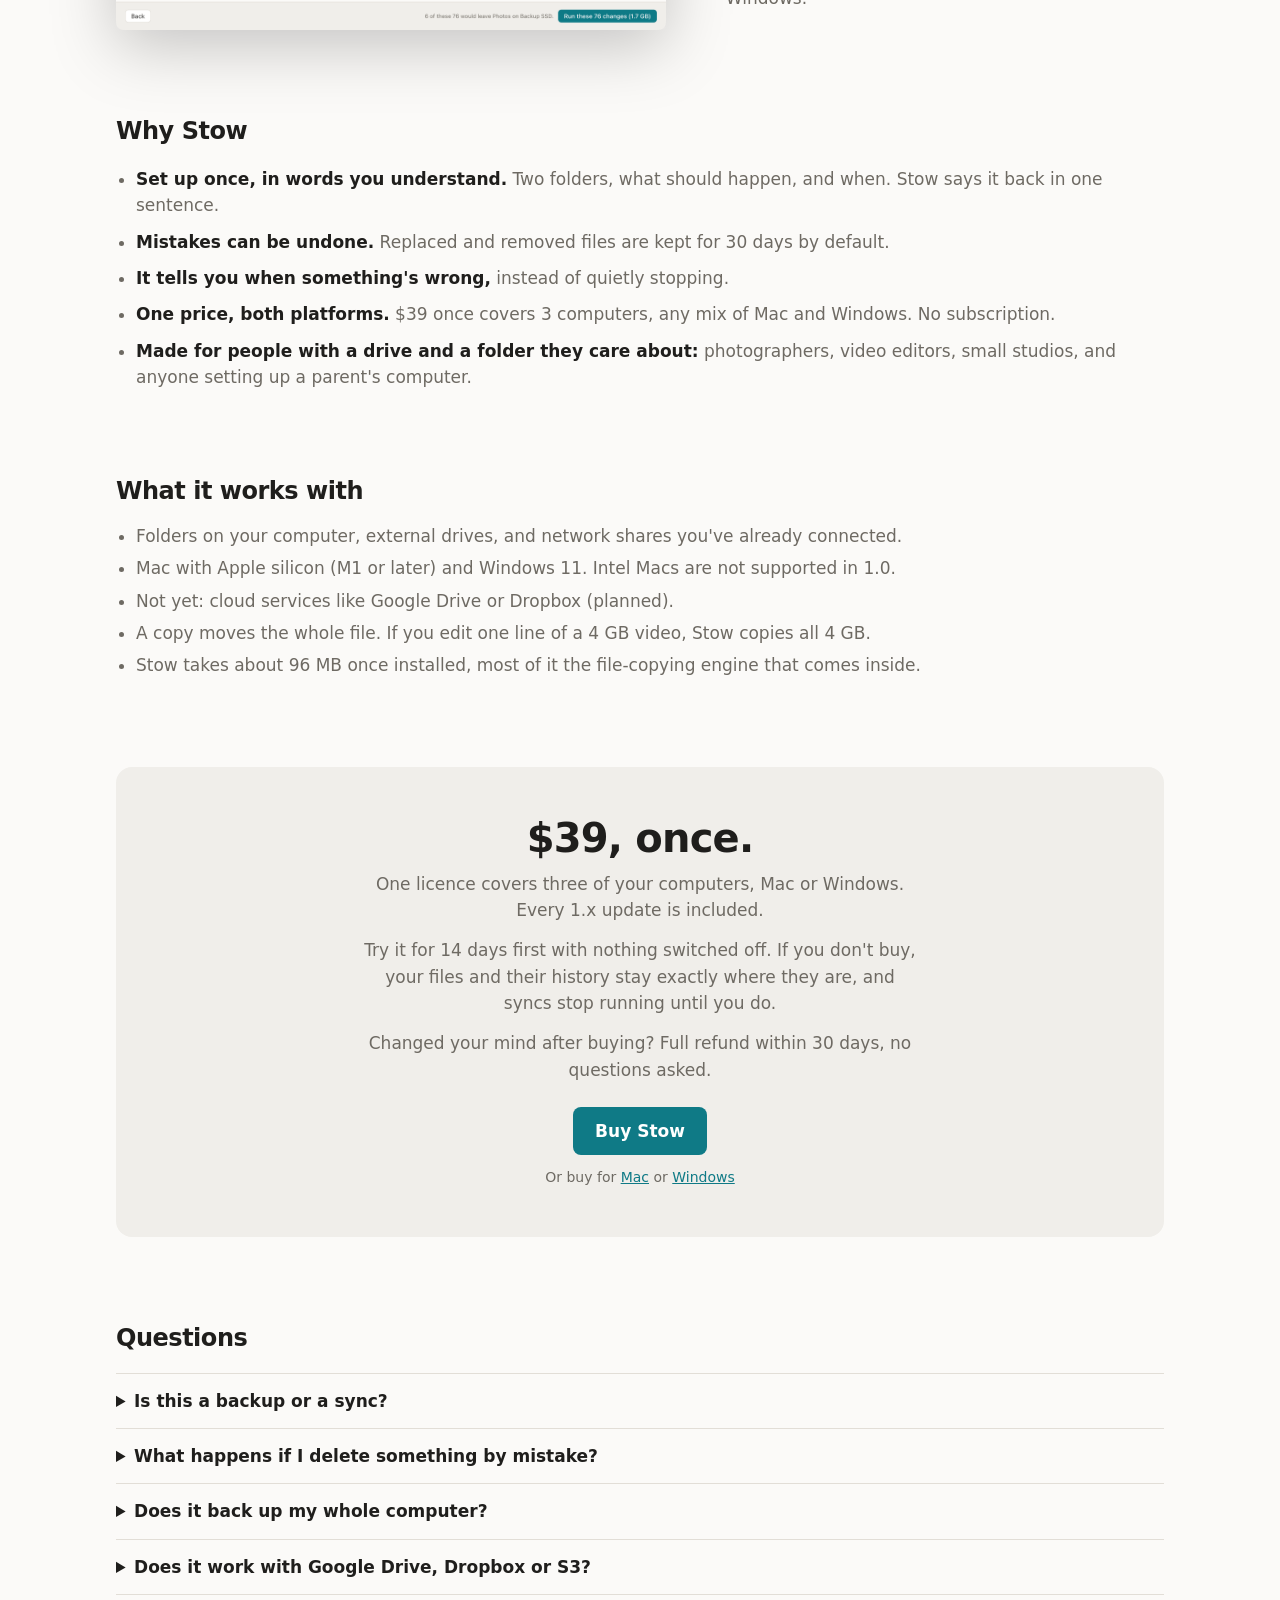
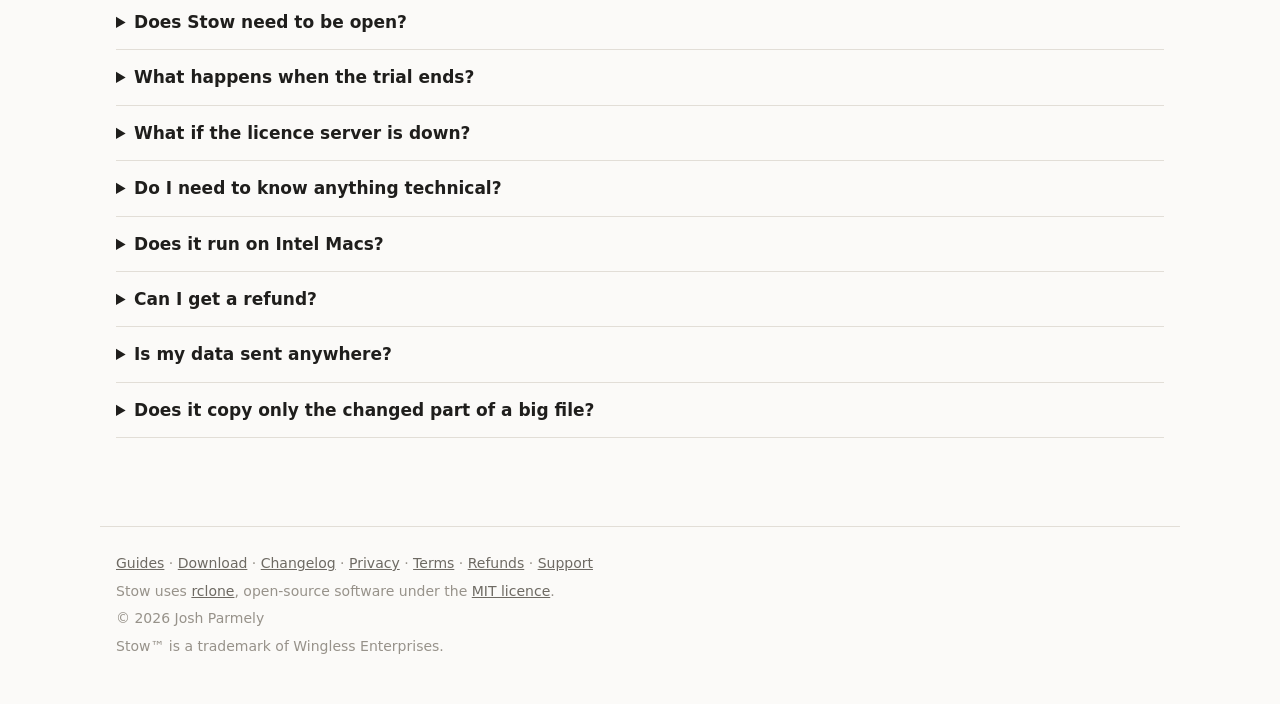
==== commit 0e90a7a3: "Site: downloads point at 0.1.3" ====
--- a/index.html
+++ b/index.html
@@ -33,8 +33,8 @@
     set it up by answering a few questions, and it tells you what it will do in a sentence before
     it does it.</p>
   <div class="downloads">
-    <a class="button" href="https://github.com/HGWingless/stow/releases/download/v0.1.2/Stow_0.1.2_aarch64.dmg">Download for Mac (Apple silicon)</a>
-    <a class="button" href="https://github.com/HGWingless/stow/releases/download/v0.1.2/Stow_0.1.2_x64-setup.exe">Download for Windows</a>
+    <a class="button" href="https://github.com/HGWingless/stow/releases/download/v0.1.3/Stow_0.1.3_aarch64.dmg">Download for Mac (Apple silicon)</a>
+    <a class="button" href="https://github.com/HGWingless/stow/releases/download/v0.1.3/Stow_0.1.3_x64-setup.exe">Download for Windows</a>
     <p class="fine">14 days free, with everything working. Then $39 once, for 3 computers. 30-day refund, no questions asked.</p>
   </div>
   <figure class="shot demo">
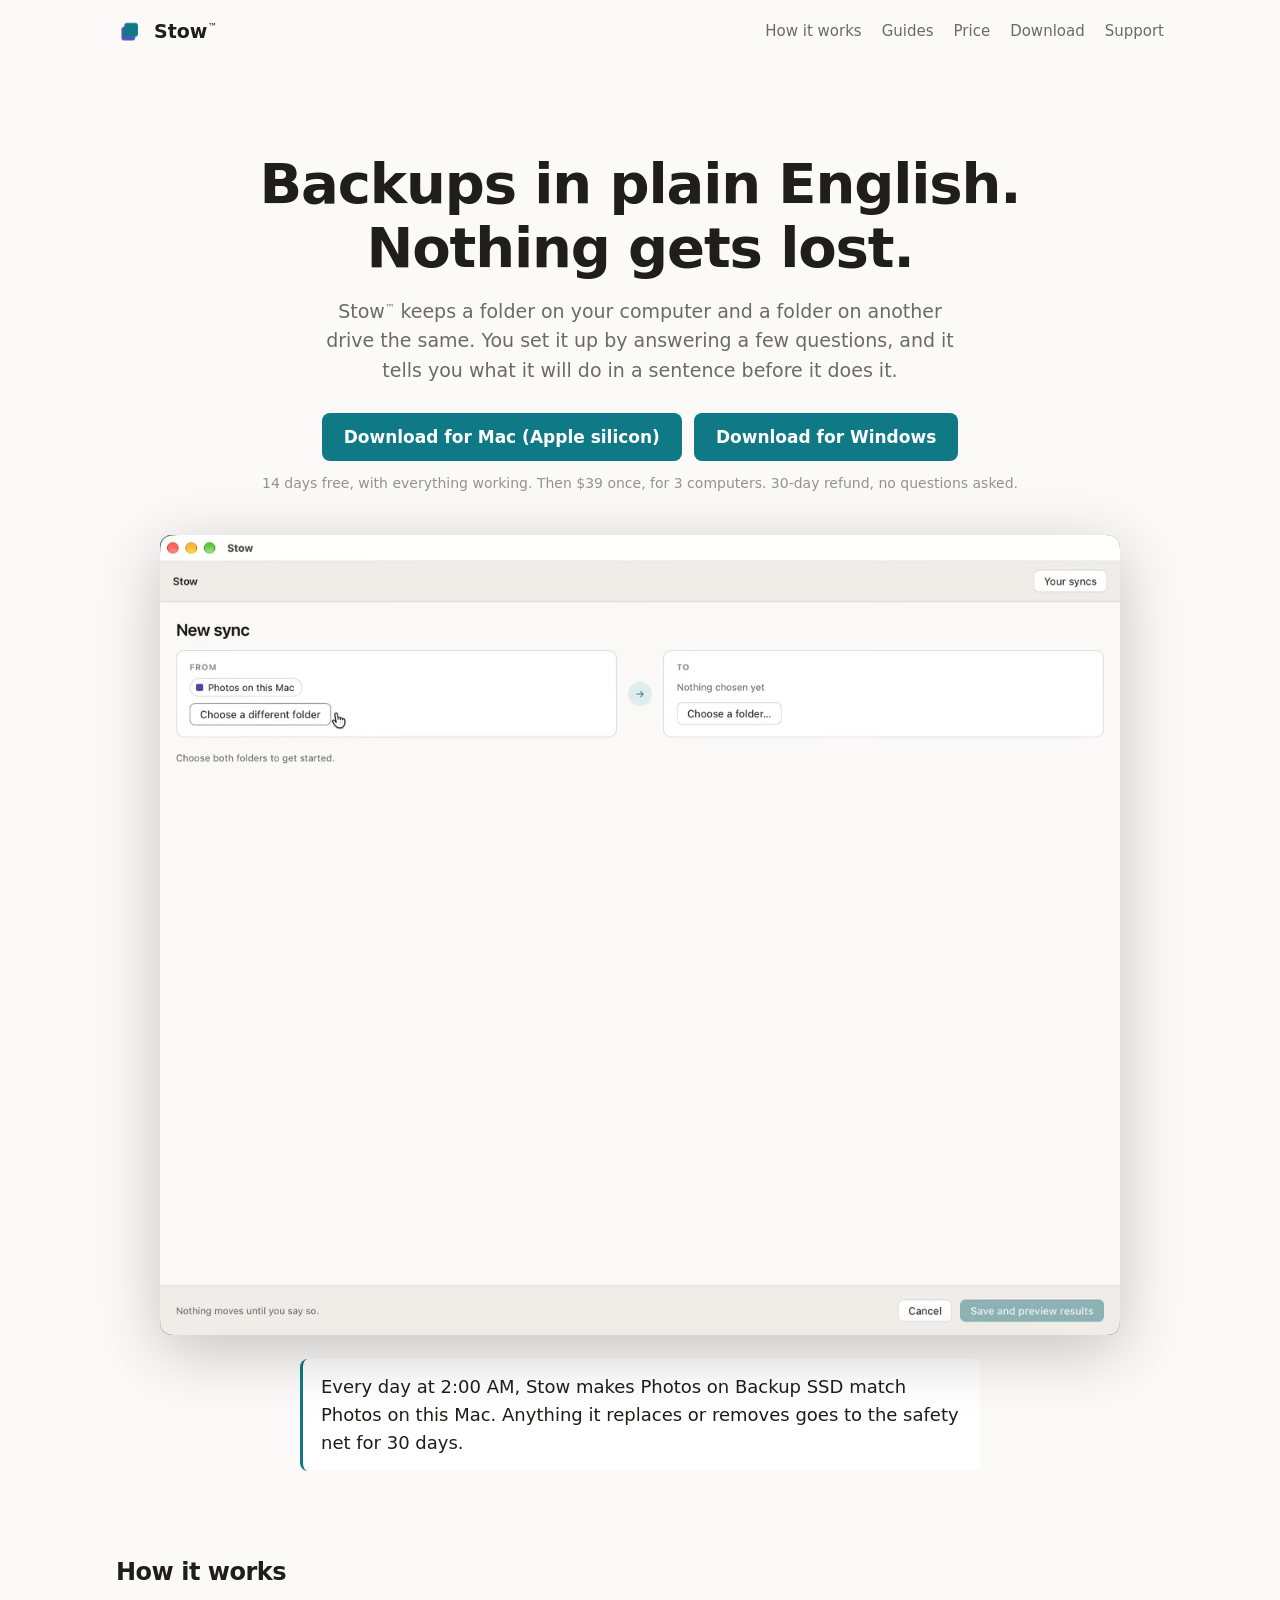
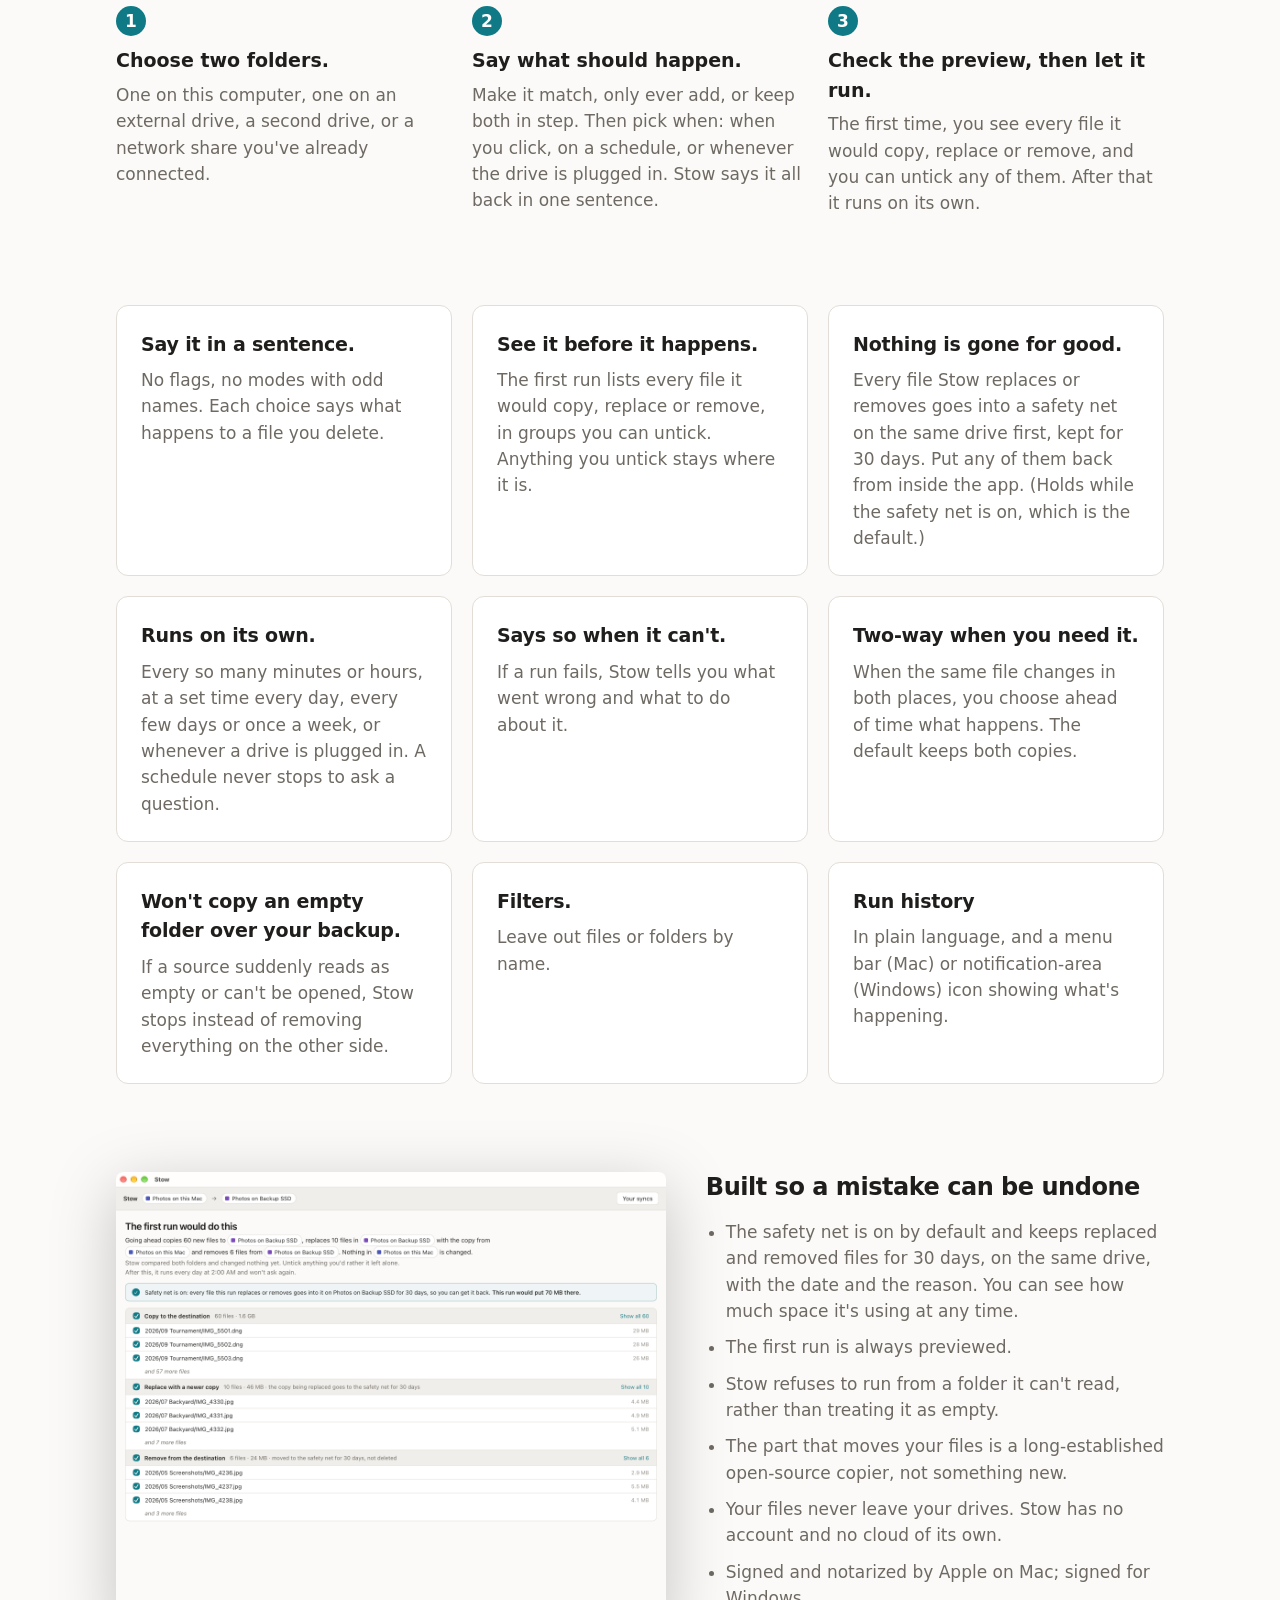
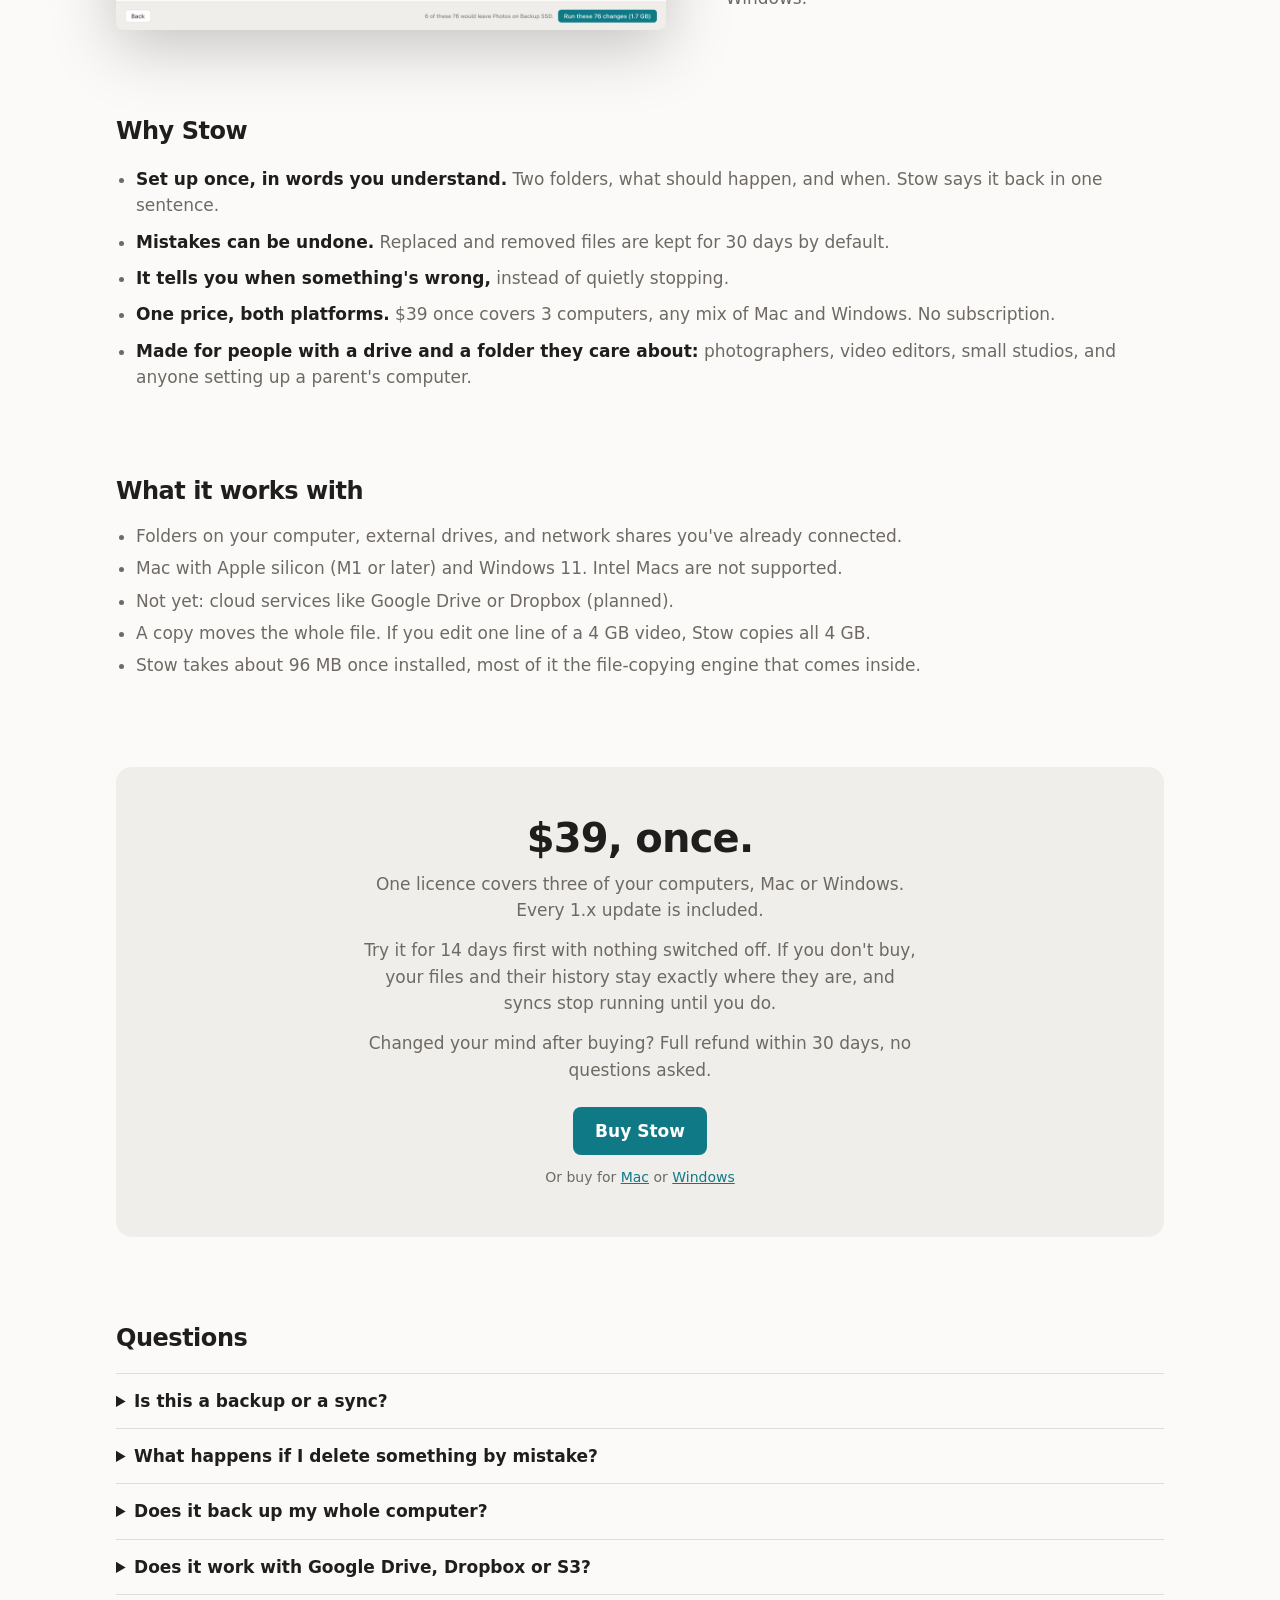
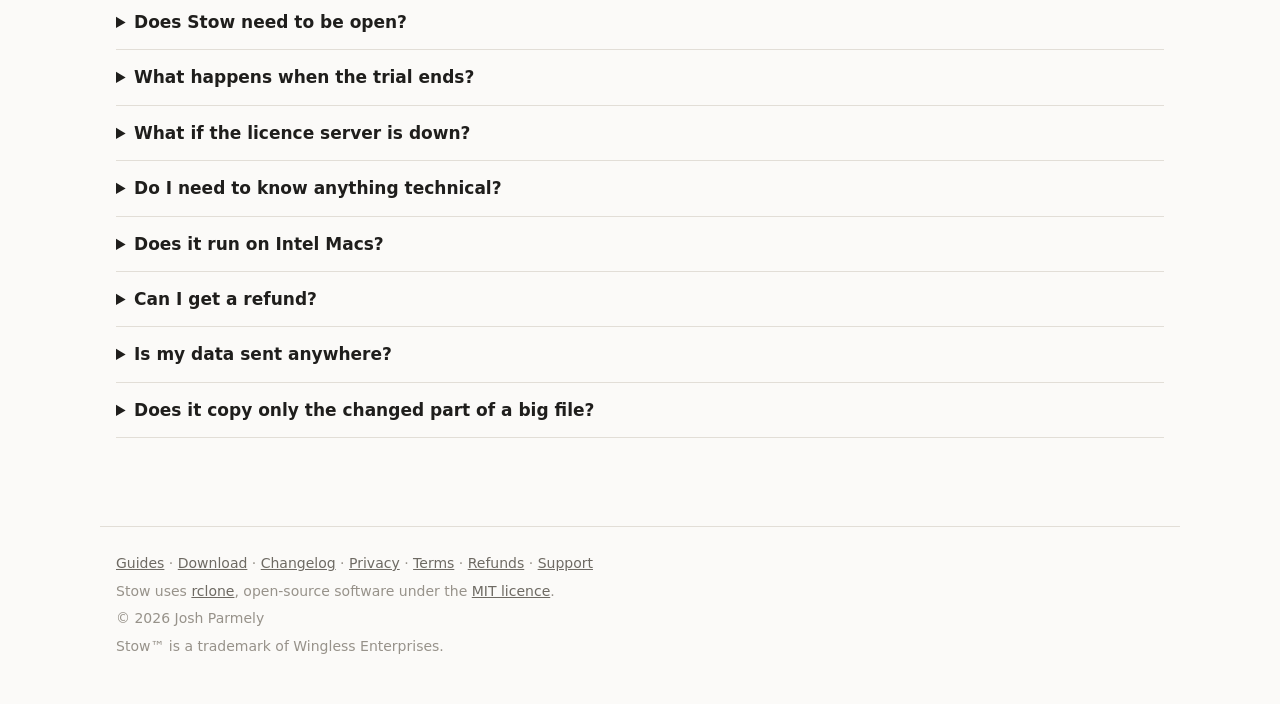
==== commit 7395450d: "Site: drop version numbers from limitation copy The Intel Mac and cloud-services limits apply to eve" ====
--- a/index.html
+++ b/index.html
@@ -164,7 +164,7 @@
   <h2>What it works with</h2>
   <ul>
     <li>Folders on your computer, external drives, and network shares you've already connected.</li>
-    <li>Mac with Apple silicon (M1 or later) and Windows 11. Intel Macs are not supported in 1.0.</li>
+    <li>Mac with Apple silicon (M1 or later) and Windows 11. Intel Macs are not supported.</li>
     <li>Not yet: cloud services like Google Drive or Dropbox (planned).</li>
     <li>A copy moves the whole file. If you edit one line of a 4 GB video, Stow copies all 4 GB.</li>
     <li>Stow takes about 96 MB once installed, most of it the file-copying engine that comes inside.</li>
@@ -203,7 +203,7 @@
   </details>
   <details>
     <summary>Does it work with Google Drive, Dropbox or S3?</summary>
-    <p>Not in 1.0.</p>
+    <p>Not yet. Cloud services are planned.</p>
   </details>
   <details>
     <summary>Does Stow need to be open?</summary>
@@ -226,7 +226,7 @@
   </details>
   <details>
     <summary>Does it run on Intel Macs?</summary>
-    <p>No. Stow 1.0 needs a Mac with Apple silicon (M1 or later).</p>
+    <p>No. Stow needs a Mac with Apple silicon (M1 or later).</p>
   </details>
   <details>
     <summary>Can I get a refund?</summary>
